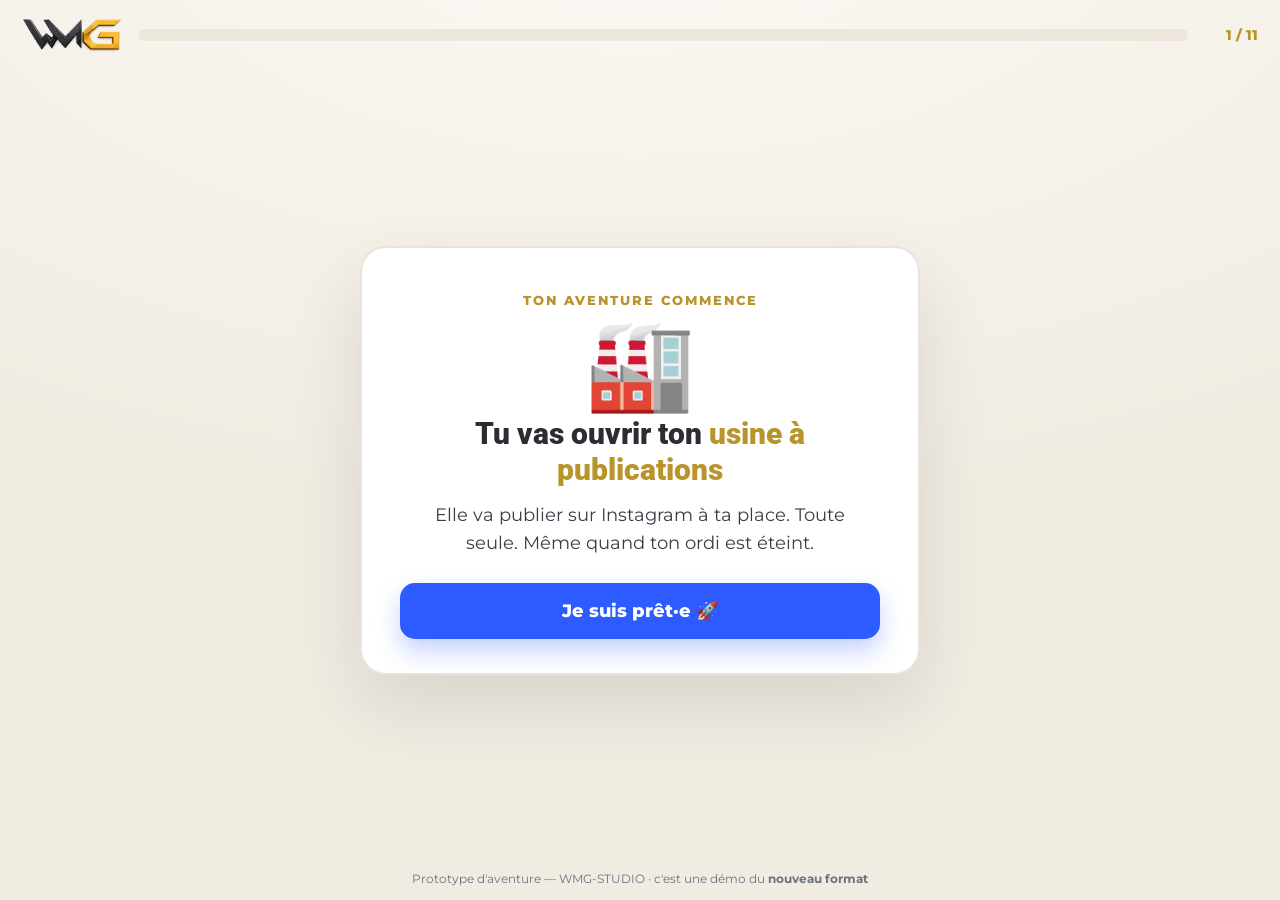
==== aventure/index.html @ db111a95 "Prototype aventure interactive (nouveau format)" ====
<!DOCTYPE html>
<html lang="fr">
<head>
<meta charset="UTF-8">
<meta name="viewport" content="width=device-width, initial-scale=1">
<meta name="robots" content="noindex, nofollow">
<title>Ton aventure — WMG</title>
<link rel="preconnect" href="https://fonts.googleapis.com">
<link href="https://fonts.googleapis.com/css2?family=Montserrat:wght@500;600;700;800&family=Roboto:wght@700;900&display=swap" rel="stylesheet">
<style>
  :root{--ink:#2B2D33;--ink-soft:#3A3D45;--gray:#6B7280;--gold:#D4AF37;--gold-dark:#B8942A;--cta:#2D5BFF;--cta-dark:#1E43D9;--bg:#F7F5F1;--line:#E8E4DC;--white:#fff;--green:#3d9a50}
  *{margin:0;padding:0;box-sizing:border-box}
  html,body{height:100%}
  body{
    font-family:'Montserrat',system-ui,sans-serif;color:var(--ink);
    background:
      radial-gradient(1200px 600px at 50% -10%, #FBF9F4, #F1ECE2),
      repeating-linear-gradient(0deg, transparent 0 63px, rgba(212,175,55,0.05) 63px 64px),
      repeating-linear-gradient(90deg, transparent 0 63px, rgba(212,175,55,0.05) 63px 64px);
    display:flex;flex-direction:column;min-height:100%;
  }
  /* barre du haut */
  .top{display:flex;align-items:center;gap:16px;padding:18px 22px}
  .top img{height:34px}
  .bar{flex:1;height:12px;background:#EDE7DB;border-radius:99px;overflow:hidden}
  .bar>span{display:block;height:100%;width:0;background:linear-gradient(90deg,var(--gold),var(--gold-dark));border-radius:99px;transition:width .5s cubic-bezier(.2,.8,.2,1)}
  .step-count{font-weight:800;color:var(--gold-dark);font-size:14px;min-width:54px;text-align:right}
  /* scène centrale */
  .stage{flex:1;display:flex;align-items:center;justify-content:center;padding:10px 20px 30px}
  .card{
    width:100%;max-width:560px;background:var(--white);border:2px solid var(--line);
    border-radius:26px;padding:44px 38px 34px;text-align:center;
    box-shadow:0 30px 70px rgba(43,45,51,.12);
    animation:pop .35s cubic-bezier(.2,.9,.3,1.2);
  }
  @keyframes pop{from{opacity:0;transform:translateY(14px) scale(.98)}to{opacity:1;transform:none}}
  .emoji{font-size:88px;line-height:1;margin-bottom:8px;display:inline-block}
  .emoji.wiggle{animation:wig 1.4s ease-in-out infinite}
  @keyframes wig{0%,100%{transform:rotate(-6deg)}50%{transform:rotate(6deg)}}
  .kicker{color:var(--gold-dark);font-weight:800;letter-spacing:2px;text-transform:uppercase;font-size:13px;margin-bottom:12px}
  h1{font-family:'Roboto',sans-serif;font-weight:900;font-size:30px;line-height:1.2;margin-bottom:14px}
  h1 .g{color:var(--gold-dark)}
  p.msg{font-size:18px;color:var(--ink-soft);line-height:1.55;max-width:440px;margin:0 auto 26px}
  .btns{display:flex;flex-direction:column;gap:12px;align-items:stretch}
  .btn{border:none;cursor:pointer;font-family:'Montserrat';font-weight:800;font-size:18px;padding:17px 22px;border-radius:15px;transition:transform .1s}
  .btn:active{transform:scale(.97)}
  .btn.primary{background:var(--cta);color:#fff;box-shadow:0 12px 24px rgba(45,91,255,.28)}
  .btn.gold{background:var(--gold);color:#fff;box-shadow:0 12px 24px rgba(212,175,55,.3)}
  .btn.ghost{background:#fff;color:var(--ink);border:2px solid var(--line)}
  .btn.ghost b{color:var(--gold-dark)}
  .prev{margin-top:16px;background:none;border:none;color:var(--gray);font-family:'Montserrat';font-weight:600;font-size:14px;cursor:pointer}
  .prev:hover{color:var(--ink)}
  .hint{font-size:13.5px;color:var(--gray);margin-top:14px}
  /* mini flow (usine) */
  .flow{display:flex;justify-content:center;gap:6px;align-items:center;margin:6px 0 22px;flex-wrap:wrap}
  .chip{background:#FBF9F4;border:2px solid var(--line);border-radius:14px;padding:12px 10px;min-width:92px}
  .chip .e{font-size:30px}
  .chip .n{font-size:12px;font-weight:800;margin-top:2px}
  .flow .arr{color:var(--gold-dark);font-weight:900;font-size:20px}
  .done{color:var(--green);font-weight:800}
  /* confetti */
  .confetti{position:fixed;top:-10px;font-size:20px;animation:fall 2.4s linear forwards;pointer-events:none;z-index:5}
  @keyframes fall{to{transform:translateY(105vh) rotate(360deg);opacity:.9}}
  .foot{text-align:center;color:var(--gray);font-size:12px;padding:0 0 14px}
</style>
</head>
<body>
  <div class="top">
    <img src="wmg-logo.png" alt="WMG">
    <div class="bar"><span id="fill"></span></div>
    <div class="step-count" id="count"></div>
  </div>
  <div class="stage"><div class="card" id="card"></div></div>
  <div class="foot">Prototype d'aventure — WMG-STUDIO · c'est une démo du <b>nouveau format</b></div>

<script>
// ---- L'histoire, étape par étape. Peu de texte, une action. ----
const steps = [
  {emoji:"🏭", wiggle:true, kicker:"Ton aventure commence",
   title:"Tu vas ouvrir ton <span class='g'>usine à publications</span>",
   msg:"Elle va publier sur Instagram à ta place. Toute seule. Même quand ton ordi est éteint.",
   btns:[{label:"Je suis prêt·e 🚀", cls:"primary", go:1}]},

  {emoji:"🤝", kicker:"Chapitre 1",
   title:"On va embaucher <span class='g'>3 robots</span>",
   msg:"Ils sont gratuits, ils ne dorment jamais. Tu veux les rencontrer ?",
   btns:[{label:"Oui, présente-les moi", cls:"primary", go:2}]},

  {emoji:"🎨", wiggle:true, kicker:"Robot 1 / 3",
   title:"Voici le <span class='g'>Dessinateur</span>",
   msg:"Il fabrique tes belles images de publication. Toi tu écris l'idée, lui dessine.",
   btns:[{label:"Robot suivant →", cls:"gold", go:3}]},

  {emoji:"📱", wiggle:true, kicker:"Robot 2 / 3",
   title:"Voici le <span class='g'>Messager</span>",
   msg:"Quand c'est prêt, il te fait « ding ! » sur ton téléphone : « On publie ? »",
   btns:[{label:"Robot suivant →", cls:"gold", go:4}]},

  {emoji:"📮", wiggle:true, kicker:"Robot 3 / 3",
   title:"Voici le <span class='g'>Facteur</span>",
   msg:"Tu réponds « oui », et hop — il poste sur Instagram. Terminé.",
   btns:[{label:"Voir mon usine complète", cls:"gold", go:5}]},

  {emoji:"", kicker:"Ton équipe",
   title:"Voilà ton <span class='g'>usine</span> 🎉",
   flow:true,
   msg:"Le chef, c'est toi 👑 — rien ne part sans ton « oui ».",
   btns:[{label:"Commencer à la construire", cls:"primary", go:6}]},

  {emoji:"🔑", kicker:"Première mission",
   title:"D'abord, <span class='g'>tes clés</span>",
   msg:"Pour ouvrir l'usine, il te faut quelques comptes. Mais peut-être que tu en as déjà !",
   btns:[{label:"Voyons ce que j'ai déjà", cls:"primary", go:7}]},

  {emoji:"📸", kicker:"Question", branch:true,
   title:"As-tu déjà un <span class='g'>compte Instagram</span> ?",
   msg:"",
   btns:[
     {label:"✅ Oui, j'en ai un", cls:"ghost", go:8},
     {label:"❌ Non, pas encore", cls:"ghost", go:9}
   ]},

  {emoji:"🙌", kicker:"Parfait",
   title:"Génial, on <span class='g'>saute cette étape</span> !",
   msg:"Tu gardes ton compte. On passe direct à la suite. (Tu vois ? Pas de temps perdu.)",
   btns:[{label:"Continuer →", cls:"primary", go:10}]},

  {emoji:"📲", kicker:"Mission · action",
   title:"Installe <span class='g'>Instagram</span>",
   msg:"Sur ton téléphone, ouvre le magasin d'applis et installe Instagram. Je t'attends 😊",
   btns:[
     {label:"C'est fait ✓", cls:"primary", go:10},
     {label:"Comment on fait ?", cls:"ghost", go:10}
   ],
   hint:"Astuce : cherche « Instagram » dans l'App Store (iPhone) ou Play Store (Android)."},

  {emoji:"🏆", kicker:"Bravo !", confetti:true,
   title:"Tu as fini le <span class='g'>chapitre 1</span> !",
   msg:"Tu as rencontré ton équipe et commencé tes clés. Facile, non ? Et tu n'as pas vu le temps passer 😉",
   btns:[
     {label:"Continuer l'aventure →", cls:"primary", go:0, restart:true},
     {label:"↩︎ Recommencer la démo", cls:"ghost", go:0, restart:true}
   ]},
];

const TOTAL = 11;
let i = 0;
const card = document.getElementById('card');
const fill = document.getElementById('fill');
const count = document.getElementById('count');

function flowHTML(){
  const items = [["🎨","Dessinateur"],["📱","Messager"],["📮","Facteur"],["📷","Instagram"]];
  return '<div class="flow">'+items.map((it,k)=>
    `<div class="chip"><div class="e">${it[0]}</div><div class="n">${it[1]}</div></div>`+
    (k<3?'<span class="arr">→</span>':'')
  ).join('')+'</div>';
}

function render(){
  const s = steps[i];
  const pct = Math.round((i/(TOTAL-1))*100);
  fill.style.width = pct+'%';
  count.textContent = (i+1)+' / '+TOTAL;
  card.innerHTML =
    (s.kicker?`<div class="kicker">${s.kicker}</div>`:'')+
    (s.emoji?`<div class="emoji ${s.wiggle?'wiggle':''}">${s.emoji}</div>`:'')+
    `<h1>${s.title}</h1>`+
    (s.flow?flowHTML():'')+
    (s.msg?`<p class="msg">${s.msg}</p>`:'')+
    '<div class="btns">'+s.btns.map((b,k)=>`<button class="btn ${b.cls}" data-k="${k}">${b.label}</button>`).join('')+'</div>'+
    (s.hint?`<div class="hint">${s.hint}</div>`:'')+
    (i>0?'<button class="prev" id="prev">← précédent</button>':'');
  card.querySelectorAll('.btn').forEach(btn=>{
    btn.onclick=()=>{ const b=s.btns[btn.dataset.k]; if(b.confetti||s.confetti)party(); i=b.restart?0:b.go; render(); };
  });
  if(s.confetti) party();
  const p=document.getElementById('prev'); if(p)p.onclick=()=>{ i=Math.max(0,i-1); render(); };
}
function party(){
  const em=['🎉','✨','🎊','💛','⭐'];
  for(let n=0;n<26;n++){
    const c=document.createElement('div');c.className='confetti';
    c.textContent=em[n%em.length];
    c.style.left=(5+Math.random()*90)+'vw';
    c.style.animationDelay=(Math.random()*0.5)+'s';
    document.body.appendChild(c);setTimeout(()=>c.remove(),2600);
  }
}
render();
</script>
</body>
</html>
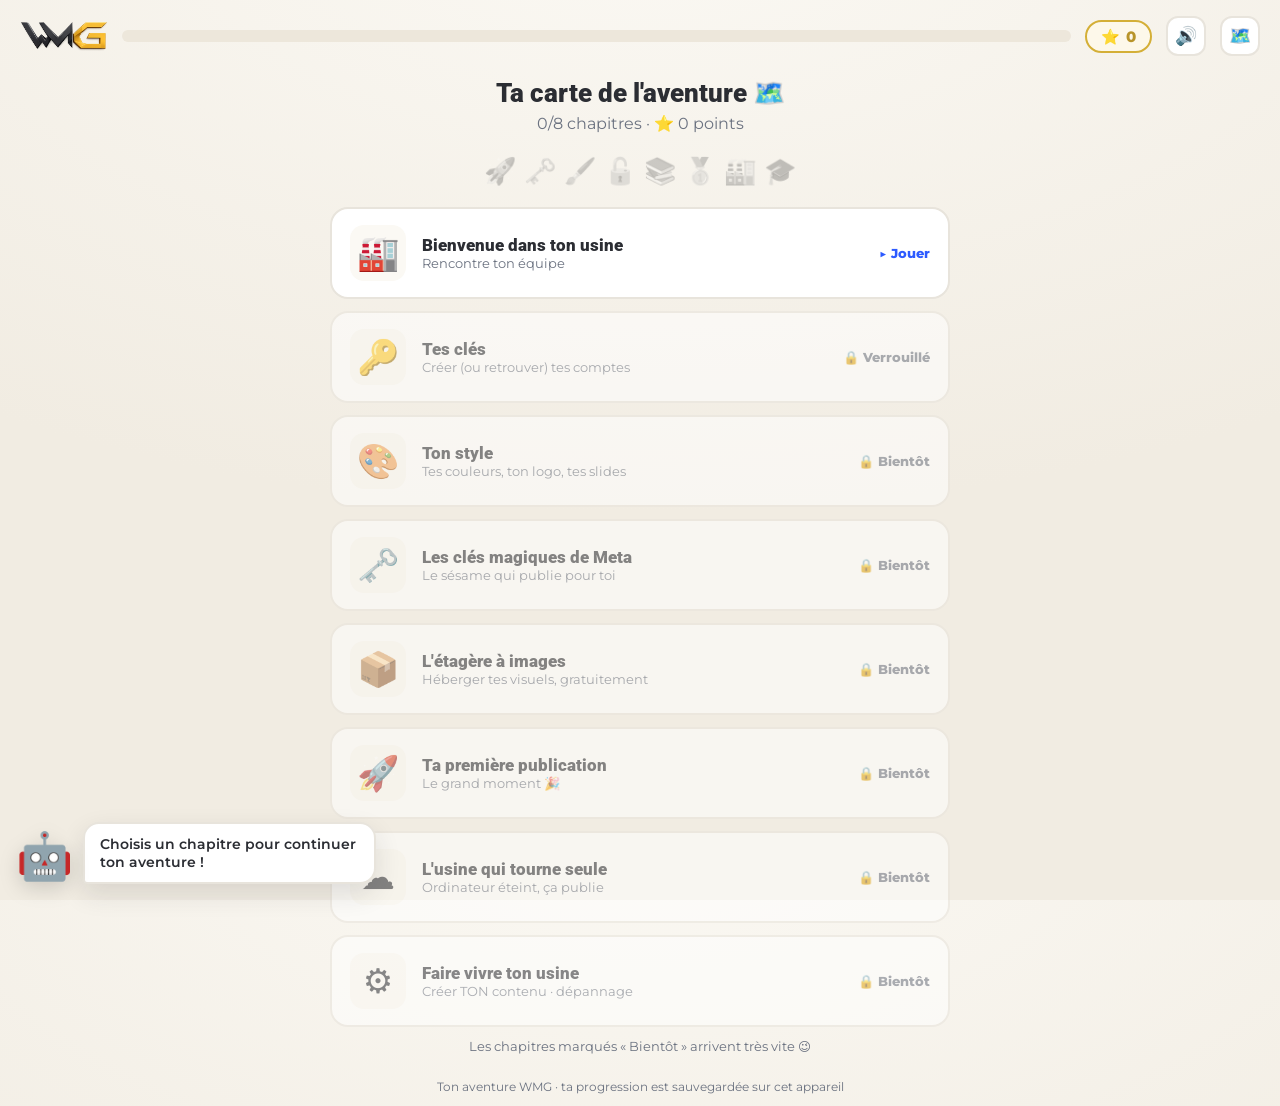
==== commit 9318fa98: "Aventure v2 : moteur gamifié (points, badges, mascotte Nono, sons) + chapitres 0-1" ====
--- a/aventure/index.html
+++ b/aventure/index.html
@@ -2,192 +2,214 @@
 <html lang="fr">
 <head>
 <meta charset="UTF-8">
-<meta name="viewport" content="width=device-width, initial-scale=1">
+<meta name="viewport" content="width=device-width, initial-scale=1, maximum-scale=1">
 <meta name="robots" content="noindex, nofollow">
 <title>Ton aventure — WMG</title>
 <link rel="preconnect" href="https://fonts.googleapis.com">
 <link href="https://fonts.googleapis.com/css2?family=Montserrat:wght@500;600;700;800&family=Roboto:wght@700;900&display=swap" rel="stylesheet">
 <style>
-  :root{--ink:#2B2D33;--ink-soft:#3A3D45;--gray:#6B7280;--gold:#D4AF37;--gold-dark:#B8942A;--cta:#2D5BFF;--cta-dark:#1E43D9;--bg:#F7F5F1;--line:#E8E4DC;--white:#fff;--green:#3d9a50}
+  :root{--ink:#2B2D33;--ink-soft:#3A3D45;--gray:#6B7280;--gold:#D4AF37;--gold-dark:#B8942A;--cta:#2D5BFF;--bg:#F7F5F1;--line:#E8E4DC;--white:#fff;--green:#3d9a50}
   *{margin:0;padding:0;box-sizing:border-box}
   html,body{height:100%}
   body{
-    font-family:'Montserrat',system-ui,sans-serif;color:var(--ink);
+    font-family:'Montserrat',system-ui,sans-serif;color:var(--ink);overflow-x:hidden;
     background:
-      radial-gradient(1200px 600px at 50% -10%, #FBF9F4, #F1ECE2),
-      repeating-linear-gradient(0deg, transparent 0 63px, rgba(212,175,55,0.05) 63px 64px),
-      repeating-linear-gradient(90deg, transparent 0 63px, rgba(212,175,55,0.05) 63px 64px);
+      radial-gradient(1200px 620px at 50% -12%, #FBF9F4, #F1ECE2),
+      repeating-linear-gradient(0deg, transparent 0 63px, rgba(212,175,55,0.045) 63px 64px),
+      repeating-linear-gradient(90deg, transparent 0 63px, rgba(212,175,55,0.045) 63px 64px);
     display:flex;flex-direction:column;min-height:100%;
   }
-  /* barre du haut */
-  .top{display:flex;align-items:center;gap:16px;padding:18px 22px}
-  .top img{height:34px}
-  .bar{flex:1;height:12px;background:#EDE7DB;border-radius:99px;overflow:hidden}
+  /* HUD haut */
+  .hud{display:flex;align-items:center;gap:14px;padding:16px 20px;flex-wrap:wrap}
+  .hud img{height:30px}
+  .bar{flex:1;min-width:120px;height:12px;background:#EDE7DB;border-radius:99px;overflow:hidden}
   .bar>span{display:block;height:100%;width:0;background:linear-gradient(90deg,var(--gold),var(--gold-dark));border-radius:99px;transition:width .5s cubic-bezier(.2,.8,.2,1)}
-  .step-count{font-weight:800;color:var(--gold-dark);font-size:14px;min-width:54px;text-align:right}
-  /* scène centrale */
-  .stage{flex:1;display:flex;align-items:center;justify-content:center;padding:10px 20px 30px}
-  .card{
-    width:100%;max-width:560px;background:var(--white);border:2px solid var(--line);
-    border-radius:26px;padding:44px 38px 34px;text-align:center;
-    box-shadow:0 30px 70px rgba(43,45,51,.12);
-    animation:pop .35s cubic-bezier(.2,.9,.3,1.2);
-  }
-  @keyframes pop{from{opacity:0;transform:translateY(14px) scale(.98)}to{opacity:1;transform:none}}
-  .emoji{font-size:88px;line-height:1;margin-bottom:8px;display:inline-block}
-  .emoji.wiggle{animation:wig 1.4s ease-in-out infinite}
+  .pts{display:flex;align-items:center;gap:6px;background:#FDF8EA;border:2px solid var(--gold);border-radius:99px;padding:5px 14px;font-weight:800;color:var(--gold-dark);font-size:15px}
+  .iconbtn{background:#fff;border:2px solid var(--line);border-radius:12px;width:40px;height:40px;font-size:18px;cursor:pointer;line-height:1}
+  /* scène */
+  .stage{flex:1;display:flex;align-items:center;justify-content:center;padding:6px 18px 26px}
+  .card{width:100%;max-width:580px;background:var(--white);border:2px solid var(--line);border-radius:28px;padding:40px 34px 30px;text-align:center;box-shadow:0 30px 70px rgba(43,45,51,.13);animation:pop .34s cubic-bezier(.2,.9,.3,1.2)}
+  @keyframes pop{from{opacity:0;transform:translateY(16px) scale(.98)}to{opacity:1;transform:none}}
+  .emoji{font-size:84px;line-height:1;margin-bottom:6px;display:inline-block}
+  .emoji.wiggle{animation:wig 1.5s ease-in-out infinite}
   @keyframes wig{0%,100%{transform:rotate(-6deg)}50%{transform:rotate(6deg)}}
-  .kicker{color:var(--gold-dark);font-weight:800;letter-spacing:2px;text-transform:uppercase;font-size:13px;margin-bottom:12px}
-  h1{font-family:'Roboto',sans-serif;font-weight:900;font-size:30px;line-height:1.2;margin-bottom:14px}
+  .kicker{color:var(--gold-dark);font-weight:800;letter-spacing:2px;text-transform:uppercase;font-size:12.5px;margin-bottom:10px}
+  h1{font-family:'Roboto',sans-serif;font-weight:900;font-size:28px;line-height:1.2;margin-bottom:12px}
   h1 .g{color:var(--gold-dark)}
-  p.msg{font-size:18px;color:var(--ink-soft);line-height:1.55;max-width:440px;margin:0 auto 26px}
-  .btns{display:flex;flex-direction:column;gap:12px;align-items:stretch}
-  .btn{border:none;cursor:pointer;font-family:'Montserrat';font-weight:800;font-size:18px;padding:17px 22px;border-radius:15px;transition:transform .1s}
+  p.msg{font-size:17.5px;color:var(--ink-soft);line-height:1.55;max-width:440px;margin:0 auto 24px}
+  .btns{display:flex;flex-direction:column;gap:11px}
+  .btn{border:none;cursor:pointer;font-family:'Montserrat';font-weight:800;font-size:17px;padding:16px 20px;border-radius:15px;transition:transform .1s}
   .btn:active{transform:scale(.97)}
   .btn.primary{background:var(--cta);color:#fff;box-shadow:0 12px 24px rgba(45,91,255,.28)}
   .btn.gold{background:var(--gold);color:#fff;box-shadow:0 12px 24px rgba(212,175,55,.3)}
+  .btn.green{background:var(--green);color:#fff;box-shadow:0 12px 24px rgba(61,154,80,.28)}
   .btn.ghost{background:#fff;color:var(--ink);border:2px solid var(--line)}
-  .btn.ghost b{color:var(--gold-dark)}
-  .prev{margin-top:16px;background:none;border:none;color:var(--gray);font-family:'Montserrat';font-weight:600;font-size:14px;cursor:pointer}
-  .prev:hover{color:var(--ink)}
-  .hint{font-size:13.5px;color:var(--gray);margin-top:14px}
-  /* mini flow (usine) */
-  .flow{display:flex;justify-content:center;gap:6px;align-items:center;margin:6px 0 22px;flex-wrap:wrap}
-  .chip{background:#FBF9F4;border:2px solid var(--line);border-radius:14px;padding:12px 10px;min-width:92px}
-  .chip .e{font-size:30px}
-  .chip .n{font-size:12px;font-weight:800;margin-top:2px}
-  .flow .arr{color:var(--gold-dark);font-weight:900;font-size:20px}
-  .done{color:var(--green);font-weight:800}
-  /* confetti */
-  .confetti{position:fixed;top:-10px;font-size:20px;animation:fall 2.4s linear forwards;pointer-events:none;z-index:5}
-  @keyframes fall{to{transform:translateY(105vh) rotate(360deg);opacity:.9}}
-  .foot{text-align:center;color:var(--gray);font-size:12px;padding:0 0 14px}
+  .btn small{display:block;font-weight:600;font-size:12.5px;color:var(--gray);margin-top:2px}
+  .btn.primary small,.btn.gold small,.btn.green small{color:rgba(255,255,255,.85)}
+  .prev{margin-top:14px;background:none;border:none;color:var(--gray);font-family:'Montserrat';font-weight:600;font-size:13.5px;cursor:pointer}
+  .hint{font-size:13px;color:var(--gray);margin-top:12px;background:#FBF9F4;border-radius:12px;padding:10px 14px}
+  .flow{display:flex;justify-content:center;gap:5px;align-items:center;margin:4px 0 20px;flex-wrap:wrap}
+  .chip{background:#FBF9F4;border:2px solid var(--line);border-radius:14px;padding:10px 8px;min-width:82px}
+  .chip .e{font-size:26px}.chip .n{font-size:11px;font-weight:800;margin-top:2px}
+  .flow .arr{color:var(--gold-dark);font-weight:900;font-size:18px}
+  /* mascotte */
+  .mascot{position:fixed;left:16px;bottom:16px;display:flex;align-items:flex-end;gap:10px;max-width:min(360px,86vw);z-index:6;pointer-events:none}
+  .mascot .face{font-size:46px;flex:none;filter:drop-shadow(0 6px 10px rgba(0,0,0,.15));animation:bob 2.4s ease-in-out infinite}
+  @keyframes bob{0%,100%{transform:translateY(0)}50%{transform:translateY(-6px)}}
+  .bubble{background:#fff;border:2px solid var(--line);border-radius:16px 16px 16px 4px;padding:11px 15px;font-size:14px;font-weight:600;color:var(--ink);box-shadow:0 10px 26px rgba(43,45,51,.12)}
+  .bubble b{color:var(--gold-dark)}
+  /* map chapitres */
+  .map{width:100%;max-width:620px}
+  .map h2{font-family:'Roboto';font-weight:900;font-size:26px;text-align:center;margin-bottom:6px}
+  .map .sub{text-align:center;color:var(--gray);margin-bottom:22px}
+  .chap{display:flex;align-items:center;gap:16px;background:#fff;border:2px solid var(--line);border-radius:18px;padding:16px 18px;margin-bottom:12px;cursor:pointer;transition:transform .12s,box-shadow .12s}
+  .chap:hover{transform:translateY(-2px);box-shadow:0 14px 30px rgba(43,45,51,.1)}
+  .chap.locked{opacity:.55;cursor:not-allowed}
+  .chap.locked:hover{transform:none;box-shadow:none}
+  .chap .ce{font-size:34px;flex:none;width:56px;height:56px;display:flex;align-items:center;justify-content:center;background:#FBF9F4;border-radius:14px}
+  .chap.done .ce{background:#EFF7EF}
+  .chap .ct{flex:1}
+  .chap .ct .tt{font-family:'Roboto';font-weight:900;font-size:17px}
+  .chap .ct .ss{font-size:13px;color:var(--gray)}
+  .chap .state{font-weight:800;font-size:13px;flex:none}
+  .chap.done .state{color:var(--green)}
+  .chap.current .state{color:var(--cta)}
+  .chap.locked .state{color:var(--gray)}
+  .badges{display:flex;gap:8px;justify-content:center;flex-wrap:wrap;margin:8px 0 20px}
+  .bdg{font-size:26px;filter:grayscale(1);opacity:.3}
+  .bdg.on{filter:none;opacity:1}
+  /* overlay reward */
+  .over{position:fixed;inset:0;background:rgba(43,45,51,.55);display:flex;align-items:center;justify-content:center;z-index:20;animation:fade .3s;padding:20px}
+  @keyframes fade{from{opacity:0}to{opacity:1}}
+  .rew{background:#fff;border-radius:26px;padding:38px 30px;text-align:center;max-width:420px;box-shadow:0 30px 80px rgba(0,0,0,.3);animation:pop .4s}
+  .rew .bg{font-size:78px;animation:wig 1.4s ease-in-out infinite}
+  .rew h3{font-family:'Roboto';font-weight:900;font-size:24px;margin:8px 0 6px}
+  .rew p{color:var(--ink-soft);margin-bottom:20px}
+  .confetti{position:fixed;top:-10px;font-size:20px;animation:fall 2.6s linear forwards;pointer-events:none;z-index:30}
+  @keyframes fall{to{transform:translateY(108vh) rotate(380deg);opacity:.9}}
+  .foot{text-align:center;color:var(--gray);font-size:11.5px;padding:0 0 12px}
 </style>
 </head>
 <body>
-  <div class="top">
+  <div class="hud">
     <img src="wmg-logo.png" alt="WMG">
     <div class="bar"><span id="fill"></span></div>
-    <div class="step-count" id="count"></div>
+    <div class="pts">⭐ <span id="pts">0</span></div>
+    <button class="iconbtn" id="mute" title="Son">🔊</button>
+    <button class="iconbtn" id="home" title="Carte des chapitres">🗺️</button>
   </div>
-  <div class="stage"><div class="card" id="card"></div></div>
-  <div class="foot">Prototype d'aventure — WMG-STUDIO · c'est une démo du <b>nouveau format</b></div>
-
+  <div class="stage"><div id="view"></div></div>
+  <div class="mascot" id="mascot" style="display:none"><div class="face" id="mface">🤖</div><div class="bubble" id="mbub"></div></div>
+  <div class="foot">Ton aventure WMG · ta progression est sauvegardée sur cet appareil</div>
+
+<script src="content.js"></script>
 <script>
-// ---- L'histoire, étape par étape. Peu de texte, une action. ----
-const steps = [
-  {emoji:"🏭", wiggle:true, kicker:"Ton aventure commence",
-   title:"Tu vas ouvrir ton <span class='g'>usine à publications</span>",
-   msg:"Elle va publier sur Instagram à ta place. Toute seule. Même quand ton ordi est éteint.",
-   btns:[{label:"Je suis prêt·e 🚀", cls:"primary", go:1}]},
-
-  {emoji:"🤝", kicker:"Chapitre 1",
-   title:"On va embaucher <span class='g'>3 robots</span>",
-   msg:"Ils sont gratuits, ils ne dorment jamais. Tu veux les rencontrer ?",
-   btns:[{label:"Oui, présente-les moi", cls:"primary", go:2}]},
-
-  {emoji:"🎨", wiggle:true, kicker:"Robot 1 / 3",
-   title:"Voici le <span class='g'>Dessinateur</span>",
-   msg:"Il fabrique tes belles images de publication. Toi tu écris l'idée, lui dessine.",
-   btns:[{label:"Robot suivant →", cls:"gold", go:3}]},
-
-  {emoji:"📱", wiggle:true, kicker:"Robot 2 / 3",
-   title:"Voici le <span class='g'>Messager</span>",
-   msg:"Quand c'est prêt, il te fait « ding ! » sur ton téléphone : « On publie ? »",
-   btns:[{label:"Robot suivant →", cls:"gold", go:4}]},
-
-  {emoji:"📮", wiggle:true, kicker:"Robot 3 / 3",
-   title:"Voici le <span class='g'>Facteur</span>",
-   msg:"Tu réponds « oui », et hop — il poste sur Instagram. Terminé.",
-   btns:[{label:"Voir mon usine complète", cls:"gold", go:5}]},
-
-  {emoji:"", kicker:"Ton équipe",
-   title:"Voilà ton <span class='g'>usine</span> 🎉",
-   flow:true,
-   msg:"Le chef, c'est toi 👑 — rien ne part sans ton « oui ».",
-   btns:[{label:"Commencer à la construire", cls:"primary", go:6}]},
-
-  {emoji:"🔑", kicker:"Première mission",
-   title:"D'abord, <span class='g'>tes clés</span>",
-   msg:"Pour ouvrir l'usine, il te faut quelques comptes. Mais peut-être que tu en as déjà !",
-   btns:[{label:"Voyons ce que j'ai déjà", cls:"primary", go:7}]},
-
-  {emoji:"📸", kicker:"Question", branch:true,
-   title:"As-tu déjà un <span class='g'>compte Instagram</span> ?",
-   msg:"",
-   btns:[
-     {label:"✅ Oui, j'en ai un", cls:"ghost", go:8},
-     {label:"❌ Non, pas encore", cls:"ghost", go:9}
-   ]},
-
-  {emoji:"🙌", kicker:"Parfait",
-   title:"Génial, on <span class='g'>saute cette étape</span> !",
-   msg:"Tu gardes ton compte. On passe direct à la suite. (Tu vois ? Pas de temps perdu.)",
-   btns:[{label:"Continuer →", cls:"primary", go:10}]},
-
-  {emoji:"📲", kicker:"Mission · action",
-   title:"Installe <span class='g'>Instagram</span>",
-   msg:"Sur ton téléphone, ouvre le magasin d'applis et installe Instagram. Je t'attends 😊",
-   btns:[
-     {label:"C'est fait ✓", cls:"primary", go:10},
-     {label:"Comment on fait ?", cls:"ghost", go:10}
-   ],
-   hint:"Astuce : cherche « Instagram » dans l'App Store (iPhone) ou Play Store (Android)."},
-
-  {emoji:"🏆", kicker:"Bravo !", confetti:true,
-   title:"Tu as fini le <span class='g'>chapitre 1</span> !",
-   msg:"Tu as rencontré ton équipe et commencé tes clés. Facile, non ? Et tu n'as pas vu le temps passer 😉",
-   btns:[
-     {label:"Continuer l'aventure →", cls:"primary", go:0, restart:true},
-     {label:"↩︎ Recommencer la démo", cls:"ghost", go:0, restart:true}
-   ]},
-];
-
-const TOTAL = 11;
-let i = 0;
-const card = document.getElementById('card');
-const fill = document.getElementById('fill');
-const count = document.getElementById('count');
-
-function flowHTML(){
-  const items = [["🎨","Dessinateur"],["📱","Messager"],["📮","Facteur"],["📷","Instagram"]];
-  return '<div class="flow">'+items.map((it,k)=>
-    `<div class="chip"><div class="e">${it[0]}</div><div class="n">${it[1]}</div></div>`+
-    (k<3?'<span class="arr">→</span>':'')
-  ).join('')+'</div>';
-}
-
-function render(){
-  const s = steps[i];
-  const pct = Math.round((i/(TOTAL-1))*100);
-  fill.style.width = pct+'%';
-  count.textContent = (i+1)+' / '+TOTAL;
-  card.innerHTML =
-    (s.kicker?`<div class="kicker">${s.kicker}</div>`:'')+
-    (s.emoji?`<div class="emoji ${s.wiggle?'wiggle':''}">${s.emoji}</div>`:'')+
-    `<h1>${s.title}</h1>`+
-    (s.flow?flowHTML():'')+
-    (s.msg?`<p class="msg">${s.msg}</p>`:'')+
-    '<div class="btns">'+s.btns.map((b,k)=>`<button class="btn ${b.cls}" data-k="${k}">${b.label}</button>`).join('')+'</div>'+
-    (s.hint?`<div class="hint">${s.hint}</div>`:'')+
-    (i>0?'<button class="prev" id="prev">← précédent</button>':'');
-  card.querySelectorAll('.btn').forEach(btn=>{
-    btn.onclick=()=>{ const b=s.btns[btn.dataset.k]; if(b.confetti||s.confetti)party(); i=b.restart?0:b.go; render(); };
-  });
-  if(s.confetti) party();
-  const p=document.getElementById('prev'); if(p)p.onclick=()=>{ i=Math.max(0,i-1); render(); };
-}
-function party(){
-  const em=['🎉','✨','🎊','💛','⭐'];
-  for(let n=0;n<26;n++){
-    const c=document.createElement('div');c.className='confetti';
-    c.textContent=em[n%em.length];
-    c.style.left=(5+Math.random()*90)+'vw';
-    c.style.animationDelay=(Math.random()*0.5)+'s';
-    document.body.appendChild(c);setTimeout(()=>c.remove(),2600);
+// ---------- ÉTAT ----------
+const KEY='wmg_aventure_v1';
+let S = load() || {ch:null, step:0, pts:0, badges:[], doneCh:[], flags:{}, muted:false};
+function save(){localStorage.setItem(KEY, JSON.stringify(S))}
+function load(){try{return JSON.parse(localStorage.getItem(KEY))}catch(e){return null}}
+
+// ---------- SON (WebAudio, sans fichier) ----------
+let AC=null;
+function ac(){if(!AC){try{AC=new (window.AudioContext||window.webkitAudioContext)()}catch(e){}}return AC}
+function tone(f,d,type='sine',vol=.14){if(S.muted)return;const a=ac();if(!a)return;const o=a.createOscillator(),g=a.createGain();o.type=type;o.frequency.value=f;g.gain.value=vol;o.connect(g);g.connect(a.destination);const t=a.currentTime;o.start(t);g.gain.exponentialRampToValueAtTime(.0001,t+d);o.stop(t+d)}
+const sPop=()=>tone(500,.11,'triangle');
+const sCoin=()=>{tone(880,.07);setTimeout(()=>tone(1180,.12),65)};
+const sWin=()=>[523,659,784,1047].forEach((f,k)=>setTimeout(()=>tone(f,.2,'sine',.17),k*95));
+const sClick=()=>tone(360,.05,'square',.08);
+
+// ---------- MASCOTTE ----------
+function say(txt){const m=document.getElementById('mascot');if(!txt){m.style.display='none';return;}document.getElementById('mface').textContent=FORMATION.mascot.emoji;document.getElementById('mbub').innerHTML=txt;m.style.display='flex'}
+
+// ---------- HUD ----------
+function hud(){
+  document.getElementById('pts').textContent=S.pts;
+  document.getElementById('mute').textContent=S.muted?'🔇':'🔊';
+  let pct=0;
+  if(S.ch!=null){const ch=FORMATION.chapters[S.ch];pct=Math.round((S.step/(ch.steps.length))*100)}
+  document.getElementById('fill').style.width=pct+'%';
+}
+
+// ---------- CONFETTI + REWARD ----------
+function party(){const em=['🎉','✨','🎊','💛','⭐','🏆'];for(let n=0;n<30;n++){const c=document.createElement('div');c.className='confetti';c.textContent=em[n%em.length];c.style.left=(4+Math.random()*92)+'vw';c.style.animationDelay=(Math.random()*.6)+'s';document.body.appendChild(c);setTimeout(()=>c.remove(),2800)}}
+function reward(badge,cb){
+  sWin();party();
+  const o=document.createElement('div');o.className='over';
+  o.innerHTML=`<div class="rew"><div class="bg">${badge.emoji}</div><h3>Badge débloqué !</h3><p><b>${badge.name}</b><br>+${badge.bonus||50} points bonus</p><button class="btn gold" style="width:100%">Continuer →</button></div>`;
+  document.body.appendChild(o);
+  o.querySelector('button').onclick=()=>{o.remove();cb&&cb()};
+}
+
+// ---------- RENDU ----------
+const view=document.getElementById('view');
+function go(){ hud(); save(); if(S.ch==null){renderMap();return;} renderStep(); }
+
+function renderMap(){
+  say(`Choisis un chapitre pour continuer ton aventure !`);
+  const done=S.doneCh.length, tot=FORMATION.chapters.length;
+  let bd = FORMATION.chapters.map(c=>`<span class="bdg ${S.badges.includes(c.id)?'on':''}" title="${c.badge.name}">${c.badge.emoji}</span>`).join('');
+  let rows = FORMATION.chapters.map((c)=>{
+    const isDone=S.doneCh.includes(c.id);
+    const unlocked = c.ready && (c.id===0 || S.doneCh.includes(c.id-1) || isDone);
+    const st = isDone?'✓ Terminé' : (!c.ready?'🔒 Bientôt' : (unlocked?'▶ Jouer':'🔒 Verrouillé'));
+    const cls = isDone?'done':(unlocked&&!isDone?'current':'locked');
+    return `<div class="chap ${cls}" data-ch="${unlocked&&c.ready?c.id:''}">
+      <div class="ce">${c.emoji}</div>
+      <div class="ct"><div class="tt">${c.title}</div><div class="ss">${c.sub||''}</div></div>
+      <div class="state">${st}</div></div>`;
+  }).join('');
+  view.className='map';
+  view.innerHTML=`<h2>Ta carte de l'aventure 🗺️</h2><div class="sub">${done}/${tot} chapitres · ⭐ ${S.pts} points</div>
+    <div class="badges">${bd}</div>${rows}
+    <p style="text-align:center;font-size:12.5px;color:var(--gray);margin-top:10px">Les chapitres marqués « Bientôt » arrivent très vite 😉</p>`;
+  view.querySelectorAll('.chap[data-ch]').forEach(el=>{if(el.dataset.ch!=='')el.onclick=()=>{sClick();S.ch=+el.dataset.ch;S.step=0;go()}});
+}
+
+function renderStep(){
+  const ch=FORMATION.chapters[S.ch];
+  if(S.step>=ch.steps.length){ // fin de chapitre
+    if(!S.doneCh.includes(ch.id)){S.doneCh.push(ch.id);S.badges.push(ch.id);S.pts+=(ch.badge.bonus||50);save();reward(ch.badge,()=>{S.ch=null;S.step=0;go()});}
+    else{S.ch=null;S.step=0;go()}
+    return;
   }
-}
-render();
+  const s=ch.steps[S.step];
+  say(s.say||'');
+  view.className='';
+  let inner=`<div class="card">`;
+  if(s.kicker)inner+=`<div class="kicker">${s.kicker}</div>`;
+  if(s.emoji)inner+=`<div class="emoji ${s.wiggle?'wiggle':''}">${s.emoji}</div>`;
+  inner+=`<h1>${s.title}</h1>`;
+  if(s.flow)inner+=flowHTML();
+  if(s.msg)inner+=`<p class="msg">${s.msg}</p>`;
+  inner+=`<div class="btns">`;
+  const btns = s.btns || [{label:s.next||'Suivant →',cls:'primary'}];
+  btns.forEach((b,k)=>{inner+=`<button class="btn ${b.cls||'primary'}" data-k="${k}">${b.label}${b.sub?`<small>${b.sub}</small>`:''}</button>`});
+  inner+=`</div>`;
+  if(s.hint)inner+=`<div class="hint">💡 ${s.hint}</div>`;
+  if(S.step>0)inner+=`<button class="prev" id="prev">← précédent</button>`;
+  inner+=`</div>`;
+  view.innerHTML=inner;
+  view.querySelectorAll('.btn').forEach(btn=>{btn.onclick=()=>{
+    const b=btns[+btn.dataset.k];
+    // points
+    let gained = b.points!=null?b.points:(s.type==='action'?10:(s.type==='story'||s.type==='meet'?5:0));
+    if(gained){S.pts+=gained; (b.points!=null&&b.points>=10)?sCoin():sPop();} else sPop();
+    if(b.flag)S.flags[b.flag]=true;
+    // avancer : skip si demandé
+    S.step += 1 + (b.skip||0);
+    go();
+  }});
+  const p=document.getElementById('prev');if(p)p.onclick=()=>{sClick();S.step=Math.max(0,S.step-1);go()};
+}
+function flowHTML(){const it=[['🎨','Dessinateur'],['📱','Messager'],['📮','Facteur'],['📷','Instagram']];return '<div class="flow">'+it.map((x,k)=>`<div class="chip"><div class="e">${x[0]}</div><div class="n">${x[1]}</div></div>`+(k<3?'<span class="arr">→</span>':'')).join('')+'</div>'}
+
+// ---------- boutons HUD ----------
+document.getElementById('home').onclick=()=>{sClick();S.ch=null;go()};
+document.getElementById('mute').onclick=()=>{S.muted=!S.muted;save();hud();if(!S.muted)sPop()};
+// reprise
+if(S.ch!=null && S.doneCh.includes(S.ch)) S.ch=null;
+go();
 </script>
 </body>
 </html>
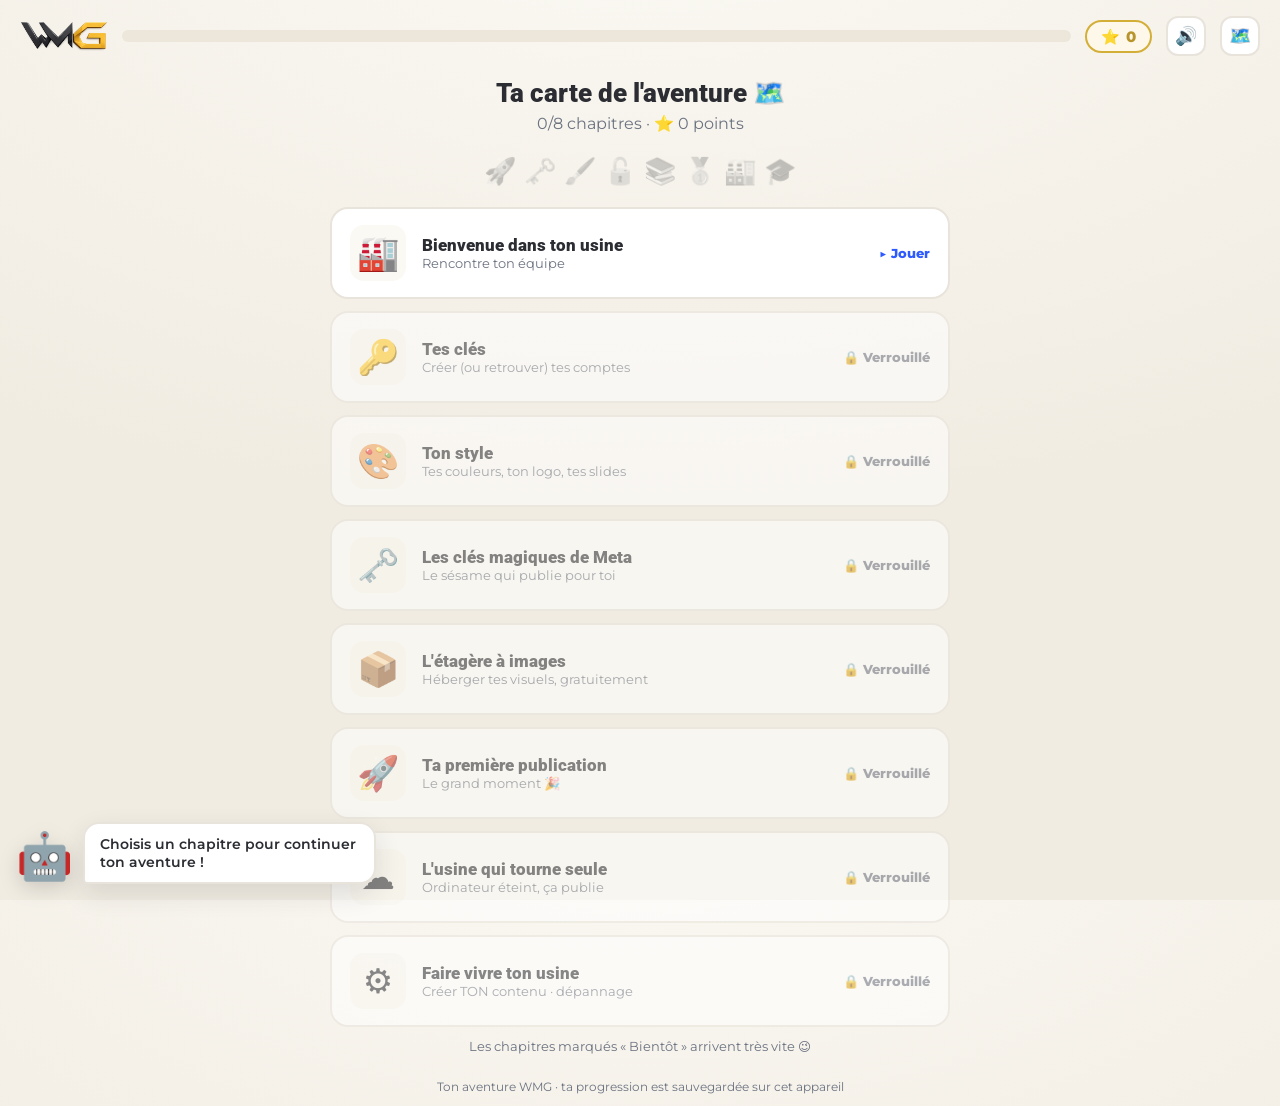
==== commit 27475fed: "Aventure sans outils de dev: ch2+ch5 via editeur en ligne embarque, ch6 coherent (plus de trousseau." ====
--- a/aventure/index.html
+++ b/aventure/index.html
@@ -37,6 +37,10 @@
   h1{font-family:'Roboto',sans-serif;font-weight:900;font-size:28px;line-height:1.2;margin-bottom:12px}
   h1 .g{color:var(--gold-dark)}
   p.msg{font-size:17.5px;color:var(--ink-soft);line-height:1.55;max-width:440px;margin:0 auto 24px}
+  .shot{width:100%;border-radius:16px;border:2px solid var(--line);margin:4px 0 20px;box-shadow:0 14px 30px rgba(43,45,51,.12)}
+  .embed{position:relative;width:100%;border-radius:18px;overflow:hidden;border:2px solid var(--gold);margin:2px 0 18px;box-shadow:0 18px 40px rgba(212,175,55,.22)}
+  .embed iframe{width:100%;height:min(72vh,640px);border:0;display:block;background:#fff}
+  .embed .tag{position:absolute;top:10px;left:10px;background:var(--gold);color:#fff;font-family:'Montserrat';font-weight:800;font-size:11px;letter-spacing:1px;padding:5px 11px;border-radius:20px;z-index:2;box-shadow:0 4px 12px rgba(212,175,55,.4)}
   .btns{display:flex;flex-direction:column;gap:11px}
   .btn{border:none;cursor:pointer;font-family:'Montserrat';font-weight:800;font-size:17px;padding:16px 20px;border-radius:15px;transition:transform .1s}
   .btn:active{transform:scale(.97)}
@@ -182,6 +186,8 @@
   inner+=`<h1>${s.title}</h1>`;
   if(s.flow)inner+=flowHTML();
   if(s.msg)inner+=`<p class="msg">${s.msg}</p>`;
+  if(s.shot)inner+=`<img class="shot" src="${s.shot}" alt="capture d'écran annotée">`;
+  if(s.embed)inner+=`<div class="embed"><span class="tag">EN DIRECT · DANS LE SITE</span><iframe src="${s.embed}" loading="lazy"></iframe></div>`;
   inner+=`<div class="btns">`;
   const btns = s.btns || [{label:s.next||'Suivant →',cls:'primary'}];
   btns.forEach((b,k)=>{inner+=`<button class="btn ${b.cls||'primary'}" data-k="${k}">${b.label}${b.sub?`<small>${b.sub}</small>`:''}</button>`});
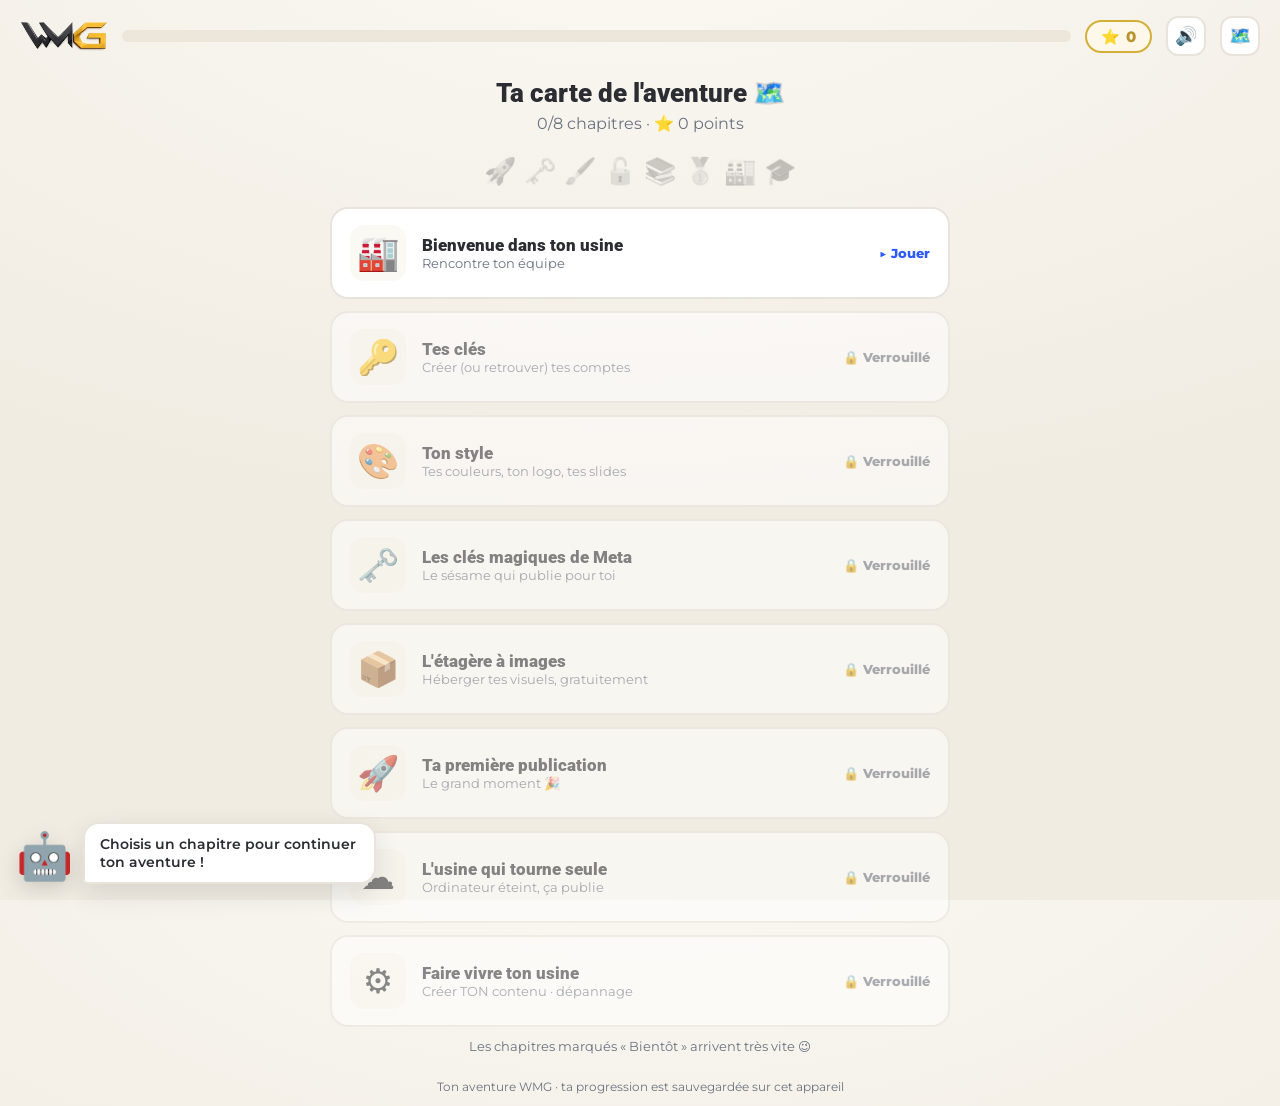
==== commit 708bf49b: "Responsive mobile: moteur aventure (mascotte compacte + espace reserve pour le bouton, embed plus co" ====
--- a/aventure/index.html
+++ b/aventure/index.html
@@ -92,6 +92,28 @@
   .confetti{position:fixed;top:-10px;font-size:20px;animation:fall 2.6s linear forwards;pointer-events:none;z-index:30}
   @keyframes fall{to{transform:translateY(108vh) rotate(380deg);opacity:.9}}
   .foot{text-align:center;color:var(--gray);font-size:11.5px;padding:0 0 12px}
+
+  /* ---------- MOBILE ---------- */
+  @media(max-width:560px){
+    .hud{padding:12px 14px;gap:10px}
+    .hud img{height:26px}
+    /* on réserve de la place en bas pour que la mascotte (fixée) ne cache jamais le bouton */
+    .stage{padding:4px 12px 118px}
+    .card{padding:28px 20px 24px;border-radius:22px}
+    .emoji{font-size:62px}
+    h1{font-size:23px}
+    p.msg{font-size:16px}
+    .btn{font-size:16px;padding:15px 18px}
+    /* l'éditeur embarqué : un peu plus court sur téléphone */
+    .embed iframe{height:min(62vh,520px)}
+    /* mascotte compacte */
+    .mascot{max-width:76vw;left:10px;bottom:10px;gap:8px}
+    .mascot .face{font-size:36px}
+    .bubble{font-size:12.5px;padding:9px 12px}
+    /* carte des chapitres */
+    .map h2{font-size:22px}
+    .chap{padding:13px 14px;gap:12px}
+  }
 </style>
 </head>
 <body>
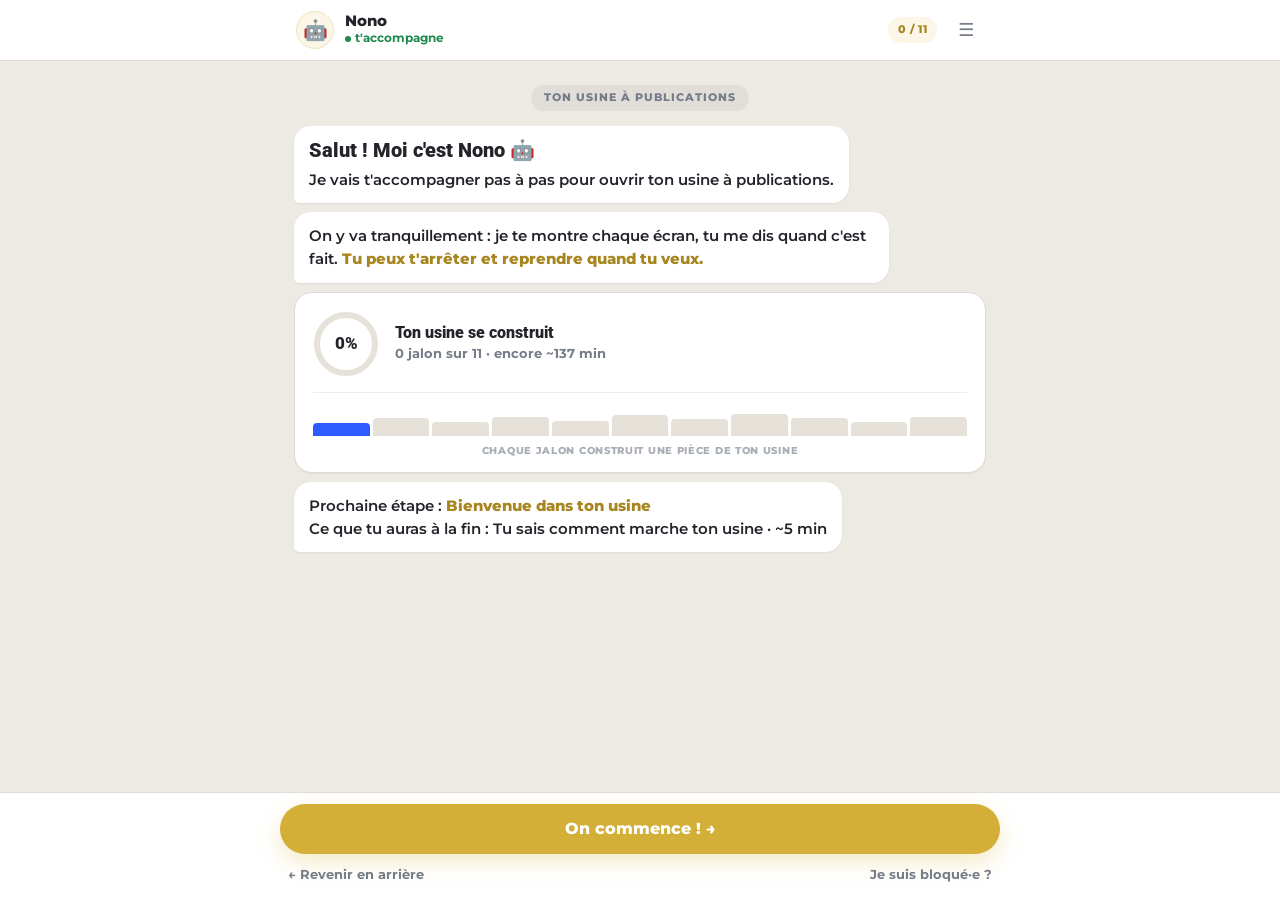
==== commit 3d4648e7: "Refonte UX complete: moteur conversationnel (Nono t'accompagne en fil de discussion) - un seul fil :" ====
--- a/aventure/index.html
+++ b/aventure/index.html
@@ -2,242 +2,526 @@
 <html lang="fr">
 <head>
 <meta charset="UTF-8">
-<meta name="viewport" content="width=device-width, initial-scale=1, maximum-scale=1">
+<meta name="viewport" content="width=device-width, initial-scale=1, viewport-fit=cover">
 <meta name="robots" content="noindex, nofollow">
-<title>Ton aventure — WMG</title>
+<title>Nono t'accompagne — WMG</title>
 <link rel="preconnect" href="https://fonts.googleapis.com">
-<link href="https://fonts.googleapis.com/css2?family=Montserrat:wght@500;600;700;800&family=Roboto:wght@700;900&display=swap" rel="stylesheet">
+<link href="https://fonts.googleapis.com/css2?family=Montserrat:wght@600;700;800&family=Roboto:wght@700;900&display=swap" rel="stylesheet">
 <style>
-  :root{--ink:#2B2D33;--ink-soft:#3A3D45;--gray:#6B7280;--gold:#D4AF37;--gold-dark:#B8942A;--cta:#2D5BFF;--bg:#F7F5F1;--line:#E8E4DC;--white:#fff;--green:#3d9a50}
-  *{margin:0;padding:0;box-sizing:border-box}
-  html,body{height:100%}
-  body{
-    font-family:'Montserrat',system-ui,sans-serif;color:var(--ink);overflow-x:hidden;
-    background:
-      radial-gradient(1200px 620px at 50% -12%, #FBF9F4, #F1ECE2),
-      repeating-linear-gradient(0deg, transparent 0 63px, rgba(212,175,55,0.045) 63px 64px),
-      repeating-linear-gradient(90deg, transparent 0 63px, rgba(212,175,55,0.045) 63px 64px);
-    display:flex;flex-direction:column;min-height:100%;
-  }
-  /* HUD haut */
-  .hud{display:flex;align-items:center;gap:14px;padding:16px 20px;flex-wrap:wrap}
-  .hud img{height:30px}
-  .bar{flex:1;min-width:120px;height:12px;background:#EDE7DB;border-radius:99px;overflow:hidden}
-  .bar>span{display:block;height:100%;width:0;background:linear-gradient(90deg,var(--gold),var(--gold-dark));border-radius:99px;transition:width .5s cubic-bezier(.2,.8,.2,1)}
-  .pts{display:flex;align-items:center;gap:6px;background:#FDF8EA;border:2px solid var(--gold);border-radius:99px;padding:5px 14px;font-weight:800;color:var(--gold-dark);font-size:15px}
-  .iconbtn{background:#fff;border:2px solid var(--line);border-radius:12px;width:40px;height:40px;font-size:18px;cursor:pointer;line-height:1}
-  /* scène */
-  .stage{flex:1;display:flex;align-items:center;justify-content:center;padding:6px 18px 26px}
-  .card{width:100%;max-width:580px;background:var(--white);border:2px solid var(--line);border-radius:28px;padding:40px 34px 30px;text-align:center;box-shadow:0 30px 70px rgba(43,45,51,.13);animation:pop .34s cubic-bezier(.2,.9,.3,1.2)}
-  @keyframes pop{from{opacity:0;transform:translateY(16px) scale(.98)}to{opacity:1;transform:none}}
-  .emoji{font-size:84px;line-height:1;margin-bottom:6px;display:inline-block}
-  .emoji.wiggle{animation:wig 1.5s ease-in-out infinite}
-  @keyframes wig{0%,100%{transform:rotate(-6deg)}50%{transform:rotate(6deg)}}
-  .kicker{color:var(--gold-dark);font-weight:800;letter-spacing:2px;text-transform:uppercase;font-size:12.5px;margin-bottom:10px}
-  h1{font-family:'Roboto',sans-serif;font-weight:900;font-size:28px;line-height:1.2;margin-bottom:12px}
-  h1 .g{color:var(--gold-dark)}
-  p.msg{font-size:17.5px;color:var(--ink-soft);line-height:1.55;max-width:440px;margin:0 auto 24px}
-  .shot{width:100%;border-radius:16px;border:2px solid var(--line);margin:4px 0 20px;box-shadow:0 14px 30px rgba(43,45,51,.12)}
-  .embed{position:relative;width:100%;border-radius:18px;overflow:hidden;border:2px solid var(--gold);margin:2px 0 18px;box-shadow:0 18px 40px rgba(212,175,55,.22)}
-  .embed iframe{width:100%;height:min(72vh,640px);border:0;display:block;background:#fff}
-  .embed .tag{position:absolute;top:10px;left:10px;background:var(--gold);color:#fff;font-family:'Montserrat';font-weight:800;font-size:11px;letter-spacing:1px;padding:5px 11px;border-radius:20px;z-index:2;box-shadow:0 4px 12px rgba(212,175,55,.4)}
-  .btns{display:flex;flex-direction:column;gap:11px}
-  .btn{border:none;cursor:pointer;font-family:'Montserrat';font-weight:800;font-size:17px;padding:16px 20px;border-radius:15px;transition:transform .1s}
-  .btn:active{transform:scale(.97)}
-  .btn.primary{background:var(--cta);color:#fff;box-shadow:0 12px 24px rgba(45,91,255,.28)}
-  .btn.gold{background:var(--gold);color:#fff;box-shadow:0 12px 24px rgba(212,175,55,.3)}
-  .btn.green{background:var(--green);color:#fff;box-shadow:0 12px 24px rgba(61,154,80,.28)}
-  .btn.ghost{background:#fff;color:var(--ink);border:2px solid var(--line)}
-  .btn small{display:block;font-weight:600;font-size:12.5px;color:var(--gray);margin-top:2px}
-  .btn.primary small,.btn.gold small,.btn.green small{color:rgba(255,255,255,.85)}
-  .prev{margin-top:14px;background:none;border:none;color:var(--gray);font-family:'Montserrat';font-weight:600;font-size:13.5px;cursor:pointer}
-  .hint{font-size:13px;color:var(--gray);margin-top:12px;background:#FBF9F4;border-radius:12px;padding:10px 14px}
-  .flow{display:flex;justify-content:center;gap:5px;align-items:center;margin:4px 0 20px;flex-wrap:wrap}
-  .chip{background:#FBF9F4;border:2px solid var(--line);border-radius:14px;padding:10px 8px;min-width:82px}
-  .chip .e{font-size:26px}.chip .n{font-size:11px;font-weight:800;margin-top:2px}
-  .flow .arr{color:var(--gold-dark);font-weight:900;font-size:18px}
-  /* mascotte */
-  .mascot{position:fixed;left:16px;bottom:16px;display:flex;align-items:flex-end;gap:10px;max-width:min(360px,86vw);z-index:6;pointer-events:none}
-  .mascot .face{font-size:46px;flex:none;filter:drop-shadow(0 6px 10px rgba(0,0,0,.15));animation:bob 2.4s ease-in-out infinite}
-  @keyframes bob{0%,100%{transform:translateY(0)}50%{transform:translateY(-6px)}}
-  .bubble{background:#fff;border:2px solid var(--line);border-radius:16px 16px 16px 4px;padding:11px 15px;font-size:14px;font-weight:600;color:var(--ink);box-shadow:0 10px 26px rgba(43,45,51,.12)}
-  .bubble b{color:var(--gold-dark)}
-  /* map chapitres */
-  .map{width:100%;max-width:620px}
-  .map h2{font-family:'Roboto';font-weight:900;font-size:26px;text-align:center;margin-bottom:6px}
-  .map .sub{text-align:center;color:var(--gray);margin-bottom:22px}
-  .chap{display:flex;align-items:center;gap:16px;background:#fff;border:2px solid var(--line);border-radius:18px;padding:16px 18px;margin-bottom:12px;cursor:pointer;transition:transform .12s,box-shadow .12s}
-  .chap:hover{transform:translateY(-2px);box-shadow:0 14px 30px rgba(43,45,51,.1)}
-  .chap.locked{opacity:.55;cursor:not-allowed}
-  .chap.locked:hover{transform:none;box-shadow:none}
-  .chap .ce{font-size:34px;flex:none;width:56px;height:56px;display:flex;align-items:center;justify-content:center;background:#FBF9F4;border-radius:14px}
-  .chap.done .ce{background:#EFF7EF}
-  .chap .ct{flex:1}
-  .chap .ct .tt{font-family:'Roboto';font-weight:900;font-size:17px}
-  .chap .ct .ss{font-size:13px;color:var(--gray)}
-  .chap .state{font-weight:800;font-size:13px;flex:none}
-  .chap.done .state{color:var(--green)}
-  .chap.current .state{color:var(--cta)}
-  .chap.locked .state{color:var(--gray)}
-  .badges{display:flex;gap:8px;justify-content:center;flex-wrap:wrap;margin:8px 0 20px}
-  .bdg{font-size:26px;filter:grayscale(1);opacity:.3}
-  .bdg.on{filter:none;opacity:1}
-  /* overlay reward */
-  .over{position:fixed;inset:0;background:rgba(43,45,51,.55);display:flex;align-items:center;justify-content:center;z-index:20;animation:fade .3s;padding:20px}
-  @keyframes fade{from{opacity:0}to{opacity:1}}
-  .rew{background:#fff;border-radius:26px;padding:38px 30px;text-align:center;max-width:420px;box-shadow:0 30px 80px rgba(0,0,0,.3);animation:pop .4s}
-  .rew .bg{font-size:78px;animation:wig 1.4s ease-in-out infinite}
-  .rew h3{font-family:'Roboto';font-weight:900;font-size:24px;margin:8px 0 6px}
-  .rew p{color:var(--ink-soft);margin-bottom:20px}
-  .confetti{position:fixed;top:-10px;font-size:20px;animation:fall 2.6s linear forwards;pointer-events:none;z-index:30}
-  @keyframes fall{to{transform:translateY(108vh) rotate(380deg);opacity:.9}}
-  .foot{text-align:center;color:var(--gray);font-size:11.5px;padding:0 0 12px}
-
-  /* ---------- MOBILE ---------- */
-  @media(max-width:560px){
-    .hud{padding:12px 14px;gap:10px}
-    .hud img{height:26px}
-    /* on réserve de la place en bas pour que la mascotte (fixée) ne cache jamais le bouton */
-    .stage{padding:4px 12px 118px}
-    .card{padding:28px 20px 24px;border-radius:22px}
-    .emoji{font-size:62px}
-    h1{font-size:23px}
-    p.msg{font-size:16px}
-    .btn{font-size:16px;padding:15px 18px}
-    /* l'éditeur embarqué : un peu plus court sur téléphone */
-    .embed iframe{height:min(62vh,520px)}
-    /* mascotte compacte */
-    .mascot{max-width:76vw;left:10px;bottom:10px;gap:8px}
-    .mascot .face{font-size:36px}
-    .bubble{font-size:12.5px;padding:9px 12px}
-    /* carte des chapitres */
-    .map h2{font-size:22px}
-    .chap{padding:13px 14px;gap:12px}
-  }
+:root{
+  --ink:#22242A; --ink2:#4A4E58; --gray:#767C88; --gray-l:#A8ADB7;
+  --gold:#D4AF37; --gold-d:#A8861F; --gold-w:#FBF6E7; --gold-b:#EFE3BE;
+  --blue:#2D5BFF; --green:#1F8B4D; --green-w:#EAF7EF;
+  --bg:#EDEAE4; --white:#fff; --line:#E0DCD4;
+  --sh-s:0 1px 2px rgba(34,36,42,.07);
+  --sh:0 2px 8px rgba(34,36,42,.09);
+  --sh-l:0 10px 34px rgba(34,36,42,.16);
+}
+*{margin:0;padding:0;box-sizing:border-box;-webkit-tap-highlight-color:transparent}
+html,body{overflow-x:hidden;height:100%}
+body{font-family:'Montserrat',system-ui,sans-serif;color:var(--ink);background:var(--bg);
+  display:flex;flex-direction:column;height:100dvh;line-height:1.5;-webkit-font-smoothing:antialiased}
+button{font-family:inherit;cursor:pointer;border:none;background:none;color:inherit;text-align:inherit}
+img{display:block;max-width:100%}
+
+/* ══════ EN-TÊTE ══════ */
+header{background:var(--white);border-bottom:1px solid var(--line);z-index:30;flex:none}
+.hd{display:flex;align-items:center;gap:11px;padding:11px 16px;max-width:720px;margin:0 auto}
+.av{width:38px;height:38px;border-radius:50%;background:var(--gold-w);border:1px solid var(--gold-b);
+  display:grid;place-items:center;font-size:20px;flex:none}
+.who{flex:1;min-width:0}
+.who b{display:block;font-size:14.5px;font-weight:800;line-height:1.25}
+.who span{font-size:11.5px;color:var(--green);font-weight:700;display:flex;align-items:center;gap:4px}
+.who span i{width:6px;height:6px;border-radius:50%;background:var(--green);display:inline-block}
+.jal{font-size:10.5px;font-weight:800;color:var(--gold-d);background:var(--gold-w);
+  padding:5px 10px;border-radius:20px;letter-spacing:.3px;flex:none}
+.mn{width:36px;height:36px;border-radius:11px;display:grid;place-items:center;font-size:18px;
+  color:var(--gray);flex:none;transition:.15s}
+.mn:hover{background:var(--bg);color:var(--ink)}
+
+/* ══════ FIL ══════ */
+.thread{flex:1;overflow-y:auto;overscroll-behavior:contain;-webkit-overflow-scrolling:touch}
+.inner{max-width:720px;margin:0 auto;padding:18px 14px 22px;display:flex;flex-direction:column;gap:9px}
+.day{align-self:center;background:rgba(34,36,42,.06);color:var(--gray);font-size:10.5px;
+  font-weight:800;letter-spacing:1px;padding:5px 13px;border-radius:20px;margin:6px 0}
+
+.b{max-width:86%;align-self:flex-start;background:var(--white);border-radius:17px 17px 17px 5px;
+  padding:12px 15px;font-size:15px;font-weight:600;line-height:1.55;box-shadow:var(--sh-s);
+  animation:pop .26s cubic-bezier(.2,.9,.3,1.1)}
+@keyframes pop{from{opacity:0;transform:translateY(7px) scale(.985)}to{opacity:1;transform:none}}
+.b b{color:var(--gold-d);font-weight:800}
+.b .big{display:block;font-family:'Roboto';font-weight:900;font-size:20px;line-height:1.25;
+  margin-bottom:5px;color:var(--ink)}
+.b .big .g{color:var(--gold-d)}
+.b.me{align-self:flex-end;background:var(--ink);color:#fff;border-radius:17px 17px 5px 17px;
+  font-weight:700;box-shadow:var(--sh)}
+.b.me b{color:var(--gold)}
+.b.tip{background:var(--gold-w);border:1px solid var(--gold-b);color:#6E5A16;font-size:14px}
+.b.warn{background:#FFF4F2;border:1px solid #FBD5CC;color:#8C3A28;font-size:14px}
+
+.shot{align-self:flex-start;max-width:90%;border-radius:16px;overflow:hidden;border:1px solid var(--line);
+  box-shadow:var(--sh);cursor:zoom-in;position:relative;background:var(--white);
+  animation:pop .3s cubic-bezier(.2,.9,.3,1.1)}
+.shot img{width:100%}
+.shot .zm{position:absolute;bottom:8px;right:8px;background:rgba(34,36,42,.82);color:#fff;
+  font-size:11px;font-weight:700;padding:5px 10px;border-radius:8px;backdrop-filter:blur(6px)}
+.shot .no{position:absolute;top:8px;left:8px;background:var(--gold);color:#fff;font-size:11px;
+  font-weight:800;padding:4px 10px;border-radius:20px}
+
+.embed{align-self:stretch;border-radius:16px;overflow:hidden;border:2px solid var(--gold);
+  box-shadow:0 12px 32px rgba(212,175,55,.22);position:relative}
+.embed iframe{width:100%;height:min(60vh,520px);border:0;display:block;background:#fff}
+.embed .tg{position:absolute;top:9px;left:9px;background:var(--gold);color:#fff;font-size:10px;
+  font-weight:800;letter-spacing:.9px;padding:4px 10px;border-radius:20px;z-index:2}
+
+.flow{align-self:stretch;display:flex;align-items:center;gap:4px;background:var(--white);
+  border:1px solid var(--line);border-radius:16px;padding:16px 10px;box-shadow:var(--sh-s)}
+.flow .c{flex:1;text-align:center}
+.flow .c .e{font-size:25px}
+.flow .c .n{font-size:9.5px;font-weight:800;color:var(--gray);margin-top:4px}
+.flow .a{color:var(--gold);font-weight:800}
+
+.typ{align-self:flex-start;background:var(--white);border-radius:17px;padding:14px 16px;
+  display:flex;gap:5px;box-shadow:var(--sh-s)}
+.typ i{width:7px;height:7px;border-radius:50%;background:#C3C7CE;animation:tp 1.3s infinite}
+.typ i:nth-child(2){animation-delay:.18s} .typ i:nth-child(3){animation-delay:.36s}
+@keyframes tp{0%,60%,100%{opacity:.35;transform:translateY(0)}30%{opacity:1;transform:translateY(-4px)}}
+
+/* jalon franchi, dans le fil */
+.won{align-self:stretch;background:linear-gradient(135deg,#FFFDF6,var(--gold-w));
+  border:1.5px solid var(--gold-b);border-radius:18px;padding:20px;text-align:center;
+  box-shadow:0 10px 30px rgba(212,175,55,.18);animation:pop .4s cubic-bezier(.2,.9,.3,1.1)}
+.won .e{font-size:44px;line-height:1}
+.won h3{font-family:'Roboto';font-weight:900;font-size:20px;margin:8px 0 4px}
+.won .g{font-size:14.5px;font-weight:800;color:var(--gold-d);margin-bottom:10px}
+.won .r{font-size:13px;color:var(--gray);font-weight:700}
+
+/* ══════ BARRE DE RÉPONSE ══════ */
+.reply{flex:none;background:var(--white);border-top:1px solid var(--line);
+  padding:11px 14px calc(14px + env(safe-area-inset-bottom));z-index:30}
+.reply-in{max-width:720px;margin:0 auto;display:flex;flex-direction:column;gap:8px}
+.r{border-radius:100px;padding:15px 18px;font-size:15.5px;font-weight:800;text-align:center;
+  transition:transform .1s,filter .15s;line-height:1.3}
+.r:active{transform:scale(.985)}
+.r:hover{filter:brightness(1.04)}
+.r.go{background:var(--ink);color:#fff;box-shadow:0 8px 22px rgba(34,36,42,.2)}
+.r.ok{background:var(--green);color:#fff;box-shadow:0 8px 22px rgba(31,139,77,.24)}
+.r.gold{background:var(--gold);color:#fff;box-shadow:0 8px 22px rgba(212,175,55,.28)}
+.r.soft{background:var(--gold-w);border:1.5px solid var(--gold-b);color:var(--ink)}
+.r.gh{background:var(--white);border:1.5px solid var(--line);color:var(--ink2)}
+.r.gh:hover{border-color:var(--gold)}
+.r small{display:block;font-size:12px;font-weight:600;opacity:.8;margin-top:2px}
+.tools{display:flex;align-items:center;justify-content:space-between;padding:1px 6px 0}
+.tool{font-size:12.5px;font-weight:700;color:var(--gray);padding:4px 2px}
+.tool:hover{color:var(--blue)}
+
+/* ══════ MENU / MODALES ══════ */
+.ov{position:fixed;inset:0;background:rgba(34,36,42,.6);backdrop-filter:blur(4px);z-index:80;
+  display:grid;place-items:end center;animation:fd .22s}
+@keyframes fd{from{opacity:0}to{opacity:1}}
+.sheet{background:var(--white);border-radius:24px 24px 0 0;width:100%;max-width:560px;
+  max-height:88dvh;overflow-y:auto;padding:8px 18px calc(22px + env(safe-area-inset-bottom));
+  animation:sl .3s cubic-bezier(.2,.9,.3,1.05)}
+@keyframes sl{from{transform:translateY(30px);opacity:.6}to{transform:none;opacity:1}}
+.grab{width:38px;height:4px;border-radius:3px;background:var(--line);margin:8px auto 14px}
+.sheet h3{font-family:'Roboto';font-weight:900;font-size:20px;margin-bottom:4px}
+.sheet .sd{font-size:13px;color:var(--gray);font-weight:600;margin-bottom:16px}
+.jl{display:flex;align-items:center;gap:13px;width:100%;padding:12px 13px;border-radius:14px;
+  margin-bottom:6px;border:1px solid var(--line);transition:.15s}
+.jl:not(.lk):hover{border-color:var(--gold);background:var(--gold-w)}
+.jl .i{width:34px;height:34px;border-radius:11px;flex:none;display:grid;place-items:center;
+  font-size:16px;background:var(--gold-w)}
+.jl.dn .i{background:var(--green-w)} .jl.lk{opacity:.42} .jl.lk .i{background:var(--bg)}
+.jl .t{flex:1;min-width:0}
+.jl .t b{display:block;font-size:14px;font-weight:800;line-height:1.3}
+.jl .t span{font-size:11.5px;color:var(--gray);font-weight:600;display:block;
+  overflow:hidden;text-overflow:ellipsis;white-space:nowrap}
+.jl .m{font-size:10px;font-weight:800;color:var(--gray-l);flex:none}
+/* carte usine, envoyée par Nono dans le fil */
+.usine{align-self:stretch;background:var(--white);border:1px solid var(--line);border-radius:18px;
+  padding:18px 18px 14px;box-shadow:var(--sh-s);animation:pop .3s cubic-bezier(.2,.9,.3,1.1)}
+.usine .up{display:flex;align-items:center;gap:16px}
+.ring{width:66px;height:66px;flex:none;position:relative}
+.ring svg{transform:rotate(-90deg)}
+.ring .v{position:absolute;inset:0;display:grid;place-items:center;font-family:'Roboto';
+  font-weight:900;font-size:17px}
+.usine .tt{font-family:'Roboto';font-weight:900;font-size:16px;line-height:1.25}
+.usine .ss{font-size:12.5px;color:var(--gray);font-weight:700;margin-top:2px}
+.bricks{display:flex;align-items:flex-end;gap:3px;height:44px;margin-top:15px;padding-top:13px;
+  border-top:1px solid #F0EDE7}
+.bricks i{flex:1;border-radius:4px 4px 0 0;background:#E6E2DA;position:relative;transition:.5s}
+.bricks i.on{background:linear-gradient(180deg,var(--gold),var(--gold-d))}
+.bricks i.now{background:var(--blue);animation:bk 1.8s ease-in-out infinite}
+@keyframes bk{0%,100%{opacity:1}50%{opacity:.5}}
+.bricks .sm{position:absolute;top:-13px;left:50%;transform:translateX(-50%);font-size:13px;opacity:0}
+.bricks .sm.go{opacity:1;animation:fl 2.6s ease-in-out infinite}
+@keyframes fl{0%,100%{transform:translate(-50%,0)}50%{transform:translate(-50%,-5px)}}
+.usine .lg{text-align:center;font-size:9.5px;color:var(--gray-l);font-weight:800;
+  letter-spacing:.7px;margin-top:8px}
+.qa{border:1px solid var(--line);border-radius:14px;padding:13px 15px;margin-bottom:7px}
+.qa b{display:block;font-size:14px;margin-bottom:4px}
+.qa p{font-size:13.5px;color:var(--gray);line-height:1.5;font-weight:600}
+.zoom{position:fixed;inset:0;background:rgba(16,16,20,.95);z-index:90;display:grid;
+  place-items:center;padding:14px;cursor:zoom-out;animation:fd .2s}
+.zoom img{max-width:100%;max-height:92dvh;border-radius:10px}
+.zoom .x{position:absolute;top:14px;right:18px;color:#fff;font-size:30px;opacity:.85}
+.cf{position:fixed;top:-14px;font-size:17px;animation:fall 3s linear forwards;
+  pointer-events:none;z-index:95}
+@keyframes fall{to{transform:translateY(112dvh) rotate(420deg);opacity:.8}}
+
+@media(max-width:560px){
+  .hd{padding:10px 13px;gap:9px}
+  .inner{padding:14px 11px 18px}
+  .b{max-width:89%;font-size:14.5px;padding:11px 14px}
+  .b .big{font-size:18px}
+  .shot{max-width:94%}
+  .r{font-size:15px;padding:14px 16px}
+  .embed iframe{height:min(54vh,430px)}
+  .jal{font-size:9.5px;padding:4px 8px}
+}
 </style>
 </head>
 <body>
-  <div class="hud">
-    <img src="wmg-logo.png" alt="WMG">
-    <div class="bar"><span id="fill"></span></div>
-    <div class="pts">⭐ <span id="pts">0</span></div>
-    <button class="iconbtn" id="mute" title="Son">🔊</button>
-    <button class="iconbtn" id="home" title="Carte des chapitres">🗺️</button>
-  </div>
-  <div class="stage"><div id="view"></div></div>
-  <div class="mascot" id="mascot" style="display:none"><div class="face" id="mface">🤖</div><div class="bubble" id="mbub"></div></div>
-  <div class="foot">Ton aventure WMG · ta progression est sauvegardée sur cet appareil</div>
+<header><div class="hd">
+  <div class="av" id="avatar">🤖</div>
+  <div class="who"><b id="wName">Nono</b><span><i></i><span id="wState">t'accompagne</span></span></div>
+  <div class="jal" id="jTag">0 / 11</div>
+  <button class="mn" id="bMenu" title="Sommaire">☰</button>
+</div></header>
+
+<div class="thread" id="thread"><div class="inner" id="fil"></div></div>
+<div class="reply" id="reply"></div>
 
 <script src="content.js"></script>
 <script>
-// ---------- ÉTAT ----------
-const KEY='wmg_aventure_v1';
-let S = load() || {ch:null, step:0, pts:0, badges:[], doneCh:[], flags:{}, muted:false};
-function save(){localStorage.setItem(KEY, JSON.stringify(S))}
-function load(){try{return JSON.parse(localStorage.getItem(KEY))}catch(e){return null}}
-
-// ---------- SON (WebAudio, sans fichier) ----------
-let AC=null;
-function ac(){if(!AC){try{AC=new (window.AudioContext||window.webkitAudioContext)()}catch(e){}}return AC}
-function tone(f,d,type='sine',vol=.14){if(S.muted)return;const a=ac();if(!a)return;const o=a.createOscillator(),g=a.createGain();o.type=type;o.frequency.value=f;g.gain.value=vol;o.connect(g);g.connect(a.destination);const t=a.currentTime;o.start(t);g.gain.exponentialRampToValueAtTime(.0001,t+d);o.stop(t+d)}
-const sPop=()=>tone(500,.11,'triangle');
-const sCoin=()=>{tone(880,.07);setTimeout(()=>tone(1180,.12),65)};
-const sWin=()=>[523,659,784,1047].forEach((f,k)=>setTimeout(()=>tone(f,.2,'sine',.17),k*95));
-const sClick=()=>tone(360,.05,'square',.08);
-
-// ---------- MASCOTTE ----------
-function say(txt){const m=document.getElementById('mascot');if(!txt){m.style.display='none';return;}document.getElementById('mface').textContent=FORMATION.mascot.emoji;document.getElementById('mbub').innerHTML=txt;m.style.display='flex'}
-
-// ---------- HUD ----------
-function hud(){
-  document.getElementById('pts').textContent=S.pts;
-  document.getElementById('mute').textContent=S.muted?'🔇':'🔊';
-  let pct=0;
-  if(S.ch!=null){const ch=FORMATION.chapters[S.ch];pct=Math.round((S.step/(ch.steps.length))*100)}
-  document.getElementById('fill').style.width=pct+'%';
-}
-
-// ---------- CONFETTI + REWARD ----------
-function party(){const em=['🎉','✨','🎊','💛','⭐','🏆'];for(let n=0;n<30;n++){const c=document.createElement('div');c.className='confetti';c.textContent=em[n%em.length];c.style.left=(4+Math.random()*92)+'vw';c.style.animationDelay=(Math.random()*.6)+'s';document.body.appendChild(c);setTimeout(()=>c.remove(),2800)}}
-function reward(badge,cb){
-  sWin();party();
-  const o=document.createElement('div');o.className='over';
-  o.innerHTML=`<div class="rew"><div class="bg">${badge.emoji}</div><h3>Badge débloqué !</h3><p><b>${badge.name}</b><br>+${badge.bonus||50} points bonus</p><button class="btn gold" style="width:100%">Continuer →</button></div>`;
+/* ═══════════ DONNÉES ═══════════ */
+const KEY='wmg_nono_v1', CH=FORMATION.chapters, N=CH.length;
+const NOM=FORMATION.mascot.name||'Nono', FACE=FORMATION.mascot.emoji||'🤖';
+let S=lire()||{ch:null,b:0,done:[],flags:{},reponses:{}};
+function lire(){try{return JSON.parse(localStorage.getItem(KEY))}catch(e){return null}}
+function save(){try{localStorage.setItem(KEY,JSON.stringify(S))}catch(e){}}
+const $=i=>document.getElementById(i), fil=$('fil'), rep=$('reply'), thread=$('thread');
+const esc=s=>String(s).replace(/[&<>"]/g,c=>({'&':'&amp;','<':'&lt;','>':'&gt;','"':'&quot;'}[c]));
+const nu=x=>typeof x==='string'?{src:x,cap:''}:x;
+const fait=id=>S.done.includes(id);
+const libre=c=>c.ready&&(c.id===0||fait(c.id-1)||fait(c.id));
+const mn=c=>parseInt((c.duree||'').replace(/\D/g,''))||10;
+const resteMn=()=>CH.filter(c=>!fait(c.id)).reduce((a,c)=>a+mn(c),0);
+
+/* ═══════════ SON ═══════════ */
+let A;const ac=()=>{try{A=A||new(window.AudioContext||webkitAudioContext);return A}catch(e){return null}};
+function bip(f,d,t='sine',v=.07){const a=ac();if(!a)return;
+  const o=a.createOscillator(),g=a.createGain();o.type=t;o.frequency.value=f;g.gain.value=v;
+  o.connect(g);g.connect(a.destination);const n=a.currentTime;o.start(n);
+  g.gain.exponentialRampToValueAtTime(.0001,n+d);o.stop(n+d)}
+const pop=()=>bip(620,.05,'sine',.035), okS=()=>{bip(700,.08);setTimeout(()=>bip(920,.12),70)},
+      winS=()=>[523,659,784,1046].forEach((f,i)=>setTimeout(()=>bip(f,.2,'triangle',.1),i*105));
+
+/* ═══════════ CONVERSION : étapes → moments du fil ═══════════ */
+function beats(c){
+  const B=[];
+  c.steps.forEach((s,si)=>{
+    const titre=s.title||'', msg=s.msg||'';
+    const intro=`<span class="big">${titre}</span>${msg}`;
+    if(s.slider){
+      B.push({t:'dit',h:intro,si});
+      s.slider.forEach((x,k)=>{const it=nu(x);
+        B.push({t:'montre',img:it.src,no:(k+1)+'/'+s.slider.length,cap:it.cap,si})});
+      B.push({t:'valide',si,btns:s.btns,hint:s.hint});
+    }else if(s.embed){
+      B.push({t:'dit',h:intro,si});
+      B.push({t:'embed',src:s.embed,si});
+      B.push({t:'valide',si,btns:s.btns,hint:s.hint});
+    }else if(s.shot){
+      B.push({t:'dit',h:intro,si});
+      B.push({t:'montre',img:s.shot,cap:'',si});
+      B.push({t:'valide',si,btns:s.btns,hint:s.hint});
+    }else if(s.type==='branch'){
+      B.push({t:'demande',h:intro,si,btns:s.btns,hint:s.hint});
+    }else{
+      B.push({t:'dit',h:intro,si,flow:s.flow});
+      B.push({t:'valide',si,btns:s.btns,hint:s.hint,doux:true});
+    }
+    if(s.say)B[B.length-1].say=s.say;
+  });
+  B.push({t:'fin'});
+  return B;
+}
+let BE=[];
+
+/* ═══════════ RENDU ═══════════ */
+function bas(doux=true){requestAnimationFrame(()=>
+  thread.scrollTo({top:thread.scrollHeight,behavior:doux?'smooth':'auto'}))}
+
+function head(){
+  $('avatar').textContent=FACE; $('wName').textContent=NOM;
+  $('jTag').textContent=S.done.length+' / '+N;
+  $('wState').textContent=S.ch==null?'t\'accompagne':CH[S.ch].title;
+}
+
+function el(cls,html){const d=document.createElement('div');d.className=cls;d.innerHTML=html;
+  fil.appendChild(d);return d}
+
+function bulle(h,cls=''){pop();return el('b '+cls,h)}
+function moi(txt){return el('b me',esc(txt))}
+function image(src,no,cap){
+  const d=el('shot',`${no?`<span class="no">${no}</span>`:''}<img src="${src}" alt="">
+    <span class="zm">🔍 agrandir</span>`);
+  d.onclick=()=>zoom(src);
+  if(cap)bulle(cap);
+  return d;
+}
+function zoom(src){const d=document.createElement('div');d.className='zoom';
+  d.innerHTML=`<span class="x">✕</span><img src="${src}" alt="">`;
+  d.onclick=()=>d.remove();document.body.appendChild(d)}
+function flowEl(){el('flow',[['🎨','Dessinateur'],['📱','Messager'],['📮','Facteur'],['📷','Instagram']]
+  .map((x,k)=>`<div class="c"><div class="e">${x[0]}</div><div class="n">${x[1]}</div></div>`
+  +(k<3?'<span class="a">→</span>':'')).join(''))}
+
+/* carte « ton usine se construit » */
+function usineEl(){
+  const p=S.done.length, pct=Math.round(p/N*100), C=2*Math.PI*29;
+  const suite=CH.find(c=>!fait(c.id)&&libre(c));
+  const briques=CH.map((c,k)=>{
+    const h=42+((k*17)%30), cl=fait(c.id)?'on':(suite&&suite.id===c.id?'now':'');
+    const f=(k===N-1)?`<span class="sm${p===N?' go':''}">💨</span>`:'';
+    return `<i class="${cl}" style="height:${h}%">${f}</i>`}).join('');
+  el('usine',`<div class="up">
+    <div class="ring"><svg width="66" height="66">
+      <circle cx="33" cy="33" r="29" fill="none" stroke="#E6E2DA" stroke-width="6"/>
+      <circle cx="33" cy="33" r="29" fill="none" stroke="#D4AF37" stroke-width="6"
+        stroke-linecap="round" stroke-dasharray="${C}" stroke-dashoffset="${C-C*pct/100}"
+        style="transition:stroke-dashoffset .9s"/></svg><div class="v">${pct}%</div></div>
+    <div><div class="tt">${p===N?'Ton usine tourne ! 🎉':'Ton usine se construit'}</div>
+      <div class="ss">${p} jalon${p>1?'s':''} sur ${N}${p<N?' · encore ~'+resteMn()+' min':''}</div></div>
+  </div><div class="bricks">${briques}</div>
+  <div class="lg">CHAQUE JALON CONSTRUIT UNE PIÈCE DE TON USINE</div>`);
+}
+
+/* ═══════════ ACCUEIL ═══════════ */
+function accueil(){
+  fil.innerHTML=''; S.ch=null; head(); save();
+  el('day','TON USINE À PUBLICATIONS');
+  const p=S.done.length;
+  if(p===0){
+    bulle(`<span class="big">Salut ! Moi c'est ${NOM} ${FACE}</span>
+      Je vais t'accompagner pas à pas pour ouvrir ton usine à publications.`);
+    bulle(`On y va tranquillement : je te montre chaque écran, tu me dis quand c'est fait.
+      <b>Tu peux t'arrêter et reprendre quand tu veux.</b>`);
+  }else if(p===N){
+    bulle(`<span class="big">Ton usine tourne ! 🎉</span>
+      Tu as franchi les <b>${N} jalons</b>. Ton compte publie maintenant tout seul.`);
+    bulle(`Tu peux revoir n'importe quel chapitre avec le menu ☰ en haut à droite.`);
+  }else{
+    bulle(`<span class="big">Content de te revoir 👋</span>
+      Tu as déjà franchi <b>${p} jalon${p>1?'s':''}</b> sur ${N}. Il te reste environ
+      <b>${resteMn()} minutes</b> en tout.`);
+  }
+  usineEl();
+  const suite=CH.find(c=>!fait(c.id)&&libre(c));
+  if(suite){
+    bulle(`Prochaine étape : <b>${esc(suite.title)}</b><br>
+      Ce que tu auras à la fin : ${esc(suite.jalon||'')} · ${suite.duree||''}`);
+    boutons([{txt:(S.last===suite.id&&S.b>0)?'Reprendre où on en était →':'On commence ! →',
+      cls:'gold',go:()=>{if(S.last!==suite.id)S.b=0;ouvrir(suite.id)}}]);
+  }else{
+    boutons([{txt:'Voir tous les jalons',cls:'gold',go:menu}]);
+  }
+  bas(false);
+}
+
+/* ═══════════ CHAPITRE ═══════════ */
+function ouvrir(id){
+  S.ch=id;S.last=id;BE=beats(CH[id]);
+  if(S.b>=BE.length)S.b=0;
+  fil.innerHTML='';head();save();
+  const c=CH[id];
+  el('day',esc(c.title).toUpperCase()+' · '+(c.duree||''));
+  // rejouer l'historique jusqu'à la position (instantané, sans animation d'attente)
+  for(let k=0;k<S.b;k++)poser(BE[k],true);
+  jouer();
+}
+
+function poser(be,muet=false){
+  if(be.t==='dit'){const b=bulle(be.h);if(be.flow)flowEl();return b}
+  if(be.t==='montre')return image(be.img,be.no,be.cap);
+  if(be.t==='embed'){const d=el('embed',
+    `<span class="tg">EN DIRECT · DANS LE SITE</span><iframe src="${be.src}" loading="lazy"></iframe>`);
+    return d}
+  if(be.t==='demande')return bulle(be.h);
+  if(be.t==='valide'&&muet){const r=S.reponses[S.ch+'-'+S.b];return null}
+  return null;
+}
+
+/* joue le moment courant : Nono écrit, puis on propose les réponses */
+function jouer(){
+  const be=BE[S.b];
+  if(!be){accueil();return}
+  if(be.t==='fin'){jalon();return}
+
+  if(be.t==='valide'){ // pas de nouveau message : juste les réponses
+    reponses(be); bas(); return;
+  }
+  // Nono "écrit" puis pose son message
+  const t=el('typ','<i></i><i></i><i></i>'); bas();
+  setTimeout(()=>{
+    t.remove(); poser(be);
+    if(be.say)bulle(be.say,'tip');
+    reponses(be); bas();
+  },be.t==='montre'?260:420);
+}
+
+/* ═══════════ RÉPONSES ═══════════ */
+function boutons(list,outils=true){
+  rep.innerHTML='<div class="reply-in">'+list.map((x,k)=>
+    `<button class="r ${x.cls||'go'}" data-k="${k}">${x.txt}${x.sub?`<small>${x.sub}</small>`:''}</button>`
+  ).join('')+(outils?`<div class="tools">
+    <button class="tool" id="tBack">← Revenir en arrière</button>
+    <button class="tool" id="tHelp">Je suis bloqué·e ?</button></div>`:'')+'</div>';
+  rep.querySelectorAll('[data-k]').forEach(b=>b.onclick=()=>list[+b.dataset.k].go());
+  const tb=$('tBack'), th=$('tHelp');
+  if(tb)tb.onclick=arriere;
+  if(th)th.onclick=()=>bloque(list);
+}
+
+function reponses(be){
+  const av=()=>{S.b++;save();jouer()};
+  if(be.t==='montre'){
+    const der=BE[S.b+1]&&BE[S.b+1].t!=='montre';
+    boutons([{txt:der?'C\'est bon, la suite →':'Écran suivant →',cls:'go',
+      go:()=>{pop();av()}}]);
+    return;
+  }
+  if(be.t==='dit'){
+    boutons([{txt:'Compris, continue →',cls:'go',go:()=>{pop();av()}}]);
+    return;
+  }
+  if(be.t==='embed'){
+    boutons([{txt:'J\'ai fini dans le studio →',cls:'go',go:()=>{pop();av()}}]);
+    return;
+  }
+  if(be.t==='demande'||be.t==='valide'){
+    const bs=be.btns||[{label:'C\'est fait ✓',cls:'green'}];
+    const map={green:'ok',gold:'gold',primary:'go',ghost:'soft'};
+    boutons(bs.map(x=>({txt:x.label,sub:x.sub,cls:map[x.cls]||'soft',go:()=>{
+      moi(x.label.replace(/^[✅❌✓✗]\s*/,''));
+      if(x.flag)S.flags[x.flag]=true;
+      (x.points>=10)?okS():pop();
+      // "oui je l'ai déjà" → on saute les étapes correspondantes
+      let saut=x.skip||0;
+      S.b++;
+      if(saut>0){ // avancer jusqu'à passer 'saut' étapes supplémentaires
+        const si0=be.si;let cible=si0+saut;
+        while(S.b<BE.length&&BE[S.b].t!=='fin'&&BE[S.b].si<=cible)S.b++;
+        bulle(`Parfait, on saute cette partie alors 👍`);
+      }
+      save();setTimeout(jouer,220);
+    }})));
+    return;
+  }
+  boutons([{txt:'Continuer →',cls:'go',go:()=>{pop();av()}}]);
+}
+
+function arriere(){
+  pop();
+  if(S.b<=0){accueil();return}
+  S.b--; // reculer jusqu'au moment précédent porteur de message
+  save();
+  ouvrir(S.ch);
+}
+
+/* ═══════════ JALON ═══════════ */
+function jalon(){
+  const c=CH[S.ch], neuf=!fait(c.id);
+  if(neuf){S.done.push(c.id);save();winS();
+    for(let i=0;i<22;i++){const e=document.createElement('div');e.className='cf';
+      e.textContent=['🎉','⭐','✨','🎊','🏆'][i%5];
+      e.style.left=Math.random()*100+'vw';e.style.animationDelay=(Math.random()*.5)+'s';
+      document.body.appendChild(e);setTimeout(()=>e.remove(),3300)}}
+  const r=CH.filter(x=>!fait(x.id)).length;
+  el('won',`<div class="e">${c.badge?c.badge.emoji:'🏆'}</div>
+    <h3>Jalon franchi !</h3>
+    <div class="g">${esc(c.jalon||c.title)}</div>
+    <div class="r">${r===0?'Ton usine est complète 🏭'
+      :'Encore '+r+' jalon'+(r>1?'s':'')+' · ~'+resteMn()+' min'}</div>`);
+  head();
+  const suite=CH.find(x=>!fait(x.id)&&libre(x));
+  const l=[];
+  if(suite)l.push({txt:'Enchaîner : '+esc(suite.title)+' →',cls:'gold',
+    go:()=>{S.b=0;ouvrir(suite.id)}});
+  l.push({txt:suite?'Faire une pause':'Voir mon usine',cls:'gh',go:()=>{S.b=0;accueil()}});
+  boutons(l,false);
+  bas();
+}
+
+/* ═══════════ SOMMAIRE ═══════════ */
+function menu(){
+  const o=document.createElement('div');o.className='ov';
+  o.innerHTML=`<div class="sheet"><div class="grab"></div>
+    <h3>Les ${N} jalons de ton usine</h3>
+    <div class="sd">${S.done.length} franchi${S.done.length>1?'s':''} · il te reste ~${resteMn()} min</div>
+    ${CH.map(c=>{const d=fait(c.id),ok=libre(c);
+      return `<button class="jl ${d?'dn':''} ${ok?'':'lk'}" ${ok?`data-c="${c.id}"`:''}>
+        <span class="i">${d?'✓':(ok?c.emoji:'🔒')}</span>
+        <span class="t"><b>${esc(c.title)}</b><span>${esc(c.jalon||c.sub||'')}</span></span>
+        <span class="m">${c.duree||''}</span></button>`}).join('')}
+    <button class="r gh" style="width:100%;margin-top:12px" id="mX">Fermer</button></div>`;
+  o.onclick=e=>{if(e.target===o||e.target.id==='mX')o.remove()};
+  o.querySelectorAll('[data-c]').forEach(b=>b.onclick=()=>{
+    o.remove();const id=+b.dataset.c;
+    if(S.last!==id)S.b=0;
+    S.last=id;ouvrir(id)});
   document.body.appendChild(o);
-  o.querySelector('button').onclick=()=>{o.remove();cb&&cb()};
-}
-
-// ---------- RENDU ----------
-const view=document.getElementById('view');
-function go(){ hud(); save(); if(S.ch==null){renderMap();return;} renderStep(); }
-
-function renderMap(){
-  say(`Choisis un chapitre pour continuer ton aventure !`);
-  const done=S.doneCh.length, tot=FORMATION.chapters.length;
-  let bd = FORMATION.chapters.map(c=>`<span class="bdg ${S.badges.includes(c.id)?'on':''}" title="${c.badge.name}">${c.badge.emoji}</span>`).join('');
-  let rows = FORMATION.chapters.map((c)=>{
-    const isDone=S.doneCh.includes(c.id);
-    const unlocked = c.ready && (c.id===0 || S.doneCh.includes(c.id-1) || isDone);
-    const st = isDone?'✓ Terminé' : (!c.ready?'🔒 Bientôt' : (unlocked?'▶ Jouer':'🔒 Verrouillé'));
-    const cls = isDone?'done':(unlocked&&!isDone?'current':'locked');
-    return `<div class="chap ${cls}" data-ch="${unlocked&&c.ready?c.id:''}">
-      <div class="ce">${c.emoji}</div>
-      <div class="ct"><div class="tt">${c.title}</div><div class="ss">${c.sub||''}</div></div>
-      <div class="state">${st}</div></div>`;
-  }).join('');
-  view.className='map';
-  view.innerHTML=`<h2>Ta carte de l'aventure 🗺️</h2><div class="sub">${done}/${tot} chapitres · ⭐ ${S.pts} points</div>
-    <div class="badges">${bd}</div>${rows}
-    <p style="text-align:center;font-size:12.5px;color:var(--gray);margin-top:10px">Les chapitres marqués « Bientôt » arrivent très vite 😉</p>`;
-  view.querySelectorAll('.chap[data-ch]').forEach(el=>{if(el.dataset.ch!=='')el.onclick=()=>{sClick();S.ch=+el.dataset.ch;S.step=0;go()}});
-}
-
-function renderStep(){
-  const ch=FORMATION.chapters[S.ch];
-  if(S.step>=ch.steps.length){ // fin de chapitre
-    if(!S.doneCh.includes(ch.id)){S.doneCh.push(ch.id);S.badges.push(ch.id);S.pts+=(ch.badge.bonus||50);save();reward(ch.badge,()=>{S.ch=null;S.step=0;go()});}
-    else{S.ch=null;S.step=0;go()}
-    return;
-  }
-  const s=ch.steps[S.step];
-  say(s.say||'');
-  view.className='';
-  let inner=`<div class="card">`;
-  if(s.kicker)inner+=`<div class="kicker">${s.kicker}</div>`;
-  if(s.emoji)inner+=`<div class="emoji ${s.wiggle?'wiggle':''}">${s.emoji}</div>`;
-  inner+=`<h1>${s.title}</h1>`;
-  if(s.flow)inner+=flowHTML();
-  if(s.msg)inner+=`<p class="msg">${s.msg}</p>`;
-  if(s.shot)inner+=`<img class="shot" src="${s.shot}" alt="capture d'écran annotée">`;
-  if(s.embed)inner+=`<div class="embed"><span class="tag">EN DIRECT · DANS LE SITE</span><iframe src="${s.embed}" loading="lazy"></iframe></div>`;
-  inner+=`<div class="btns">`;
-  const btns = s.btns || [{label:s.next||'Suivant →',cls:'primary'}];
-  btns.forEach((b,k)=>{inner+=`<button class="btn ${b.cls||'primary'}" data-k="${k}">${b.label}${b.sub?`<small>${b.sub}</small>`:''}</button>`});
-  inner+=`</div>`;
-  if(s.hint)inner+=`<div class="hint">💡 ${s.hint}</div>`;
-  if(S.step>0)inner+=`<button class="prev" id="prev">← précédent</button>`;
-  inner+=`</div>`;
-  view.innerHTML=inner;
-  view.querySelectorAll('.btn').forEach(btn=>{btn.onclick=()=>{
-    const b=btns[+btn.dataset.k];
-    // points
-    let gained = b.points!=null?b.points:(s.type==='action'?10:(s.type==='story'||s.type==='meet'?5:0));
-    if(gained){S.pts+=gained; (b.points!=null&&b.points>=10)?sCoin():sPop();} else sPop();
-    if(b.flag)S.flags[b.flag]=true;
-    // avancer : skip si demandé
-    S.step += 1 + (b.skip||0);
-    go();
-  }});
-  const p=document.getElementById('prev');if(p)p.onclick=()=>{sClick();S.step=Math.max(0,S.step-1);go()};
-}
-function flowHTML(){const it=[['🎨','Dessinateur'],['📱','Messager'],['📮','Facteur'],['📷','Instagram']];return '<div class="flow">'+it.map((x,k)=>`<div class="chip"><div class="e">${x[0]}</div><div class="n">${x[1]}</div></div>`+(k<3?'<span class="arr">→</span>':'')).join('')+'</div>'}
-
-// ---------- boutons HUD ----------
-document.getElementById('home').onclick=()=>{sClick();S.ch=null;go()};
-document.getElementById('mute').onclick=()=>{S.muted=!S.muted;save();hud();if(!S.muted)sPop()};
-// reprise
-if(S.ch!=null && S.doneCh.includes(S.ch)) S.ch=null;
-go();
+}
+
+/* ═══════════ AIDE : Nono répond DANS le fil ═══════════ */
+const SOUCIS=[
+  ['🔍 Je ne trouve pas ce qu\'il faut cliquer',
+   be=>[`Pas de souci, c'est le piège le plus courant 😊`,
+        `Regarde bien l'image : cherche le <b>même texte</b>, pas la même position. Les sites bougent leurs boutons, mais gardent presque toujours les mêmes mots.`,
+        `Astuce : <b>touche l'image</b> pour l'agrandir, tu verras mieux les petits caractères 🔍`]],
+  ['🤨 Mon écran ne ressemble pas à l\'image',
+   be=>[`C'est possible et ce n'est pas grave — les sites se mettent à jour régulièrement.`,
+        `Le plus important, c'est <b>ce qu'on cherche à faire</b>. Si tu trouves un bouton avec un sens équivalent, prends-le : tu es sur la bonne voie.`,
+        `Et si tu es vraiment coincé·e, passe cette partie et reviens plus tard — rien ne sera cassé.`]],
+  ['😰 J\'ai peur de me tromper',
+   be=>[`Tu ne peux rien casser, promis 🤝`,
+        `Tout ce qu'on fait ici est <b>annulable</b>. Le pire qui puisse arriver, c'est de refaire une petite étape.`,
+        `Et tu peux revenir en arrière autant de fois que tu veux avec « ← Revenir en arrière ».`]],
+  ['⏸️ Je veux m\'arrêter et reprendre plus tard',
+   be=>[`Bien sûr, prends ton temps !`,
+        `Ferme simplement la page. <b>Je garde ta place</b> et on reprendra exactement ici.`,
+        `À tout à l'heure 👋`]],
+];
+function bloque(retour){
+  moi('Je suis bloqué·e');
+  bas();
+  setTimeout(()=>{
+    bulle(`Je suis là 🤝 Qu'est-ce qui te bloque ?`);
+    const be=BE[S.b]||{};
+    const l=SOUCIS.map(([q,f])=>({txt:q,cls:'soft',go:()=>{
+      moi(q.replace(/^\S+\s/,''));pop();
+      const msgs=f(be); if(be.hint)msgs.push(`💡 ${be.hint}`);
+      let i=0;
+      const suivant=()=>{
+        if(i>=msgs.length){
+          bulle(`Ça t'aide ? On reprend où on en était 👇`);
+          boutons(retour); bas(); return;
+        }
+        const t=el('typ','<i></i><i></i><i></i>'); bas();
+        setTimeout(()=>{t.remove();bulle(msgs[i++]);bas();suivant()},340);
+      };
+      rep.innerHTML=''; suivant();
+    }}));
+    l.push({txt:'Ça va, je continue →',cls:'go',go:()=>{boutons(retour)}});
+    boutons(l,false); bas();
+  },300);
+}
+
+/* ═══════════ DÉMARRAGE ═══════════ */
+$('bMenu').onclick=()=>{pop();menu()};
+$('avatar').onclick=()=>{pop();S.b=0;accueil()};
+if(S.ch!=null&&CH[S.ch]&&!fait(S.ch)){ouvrir(S.ch)}else{S.ch=null;accueil()}
 </script>
 </body>
 </html>
